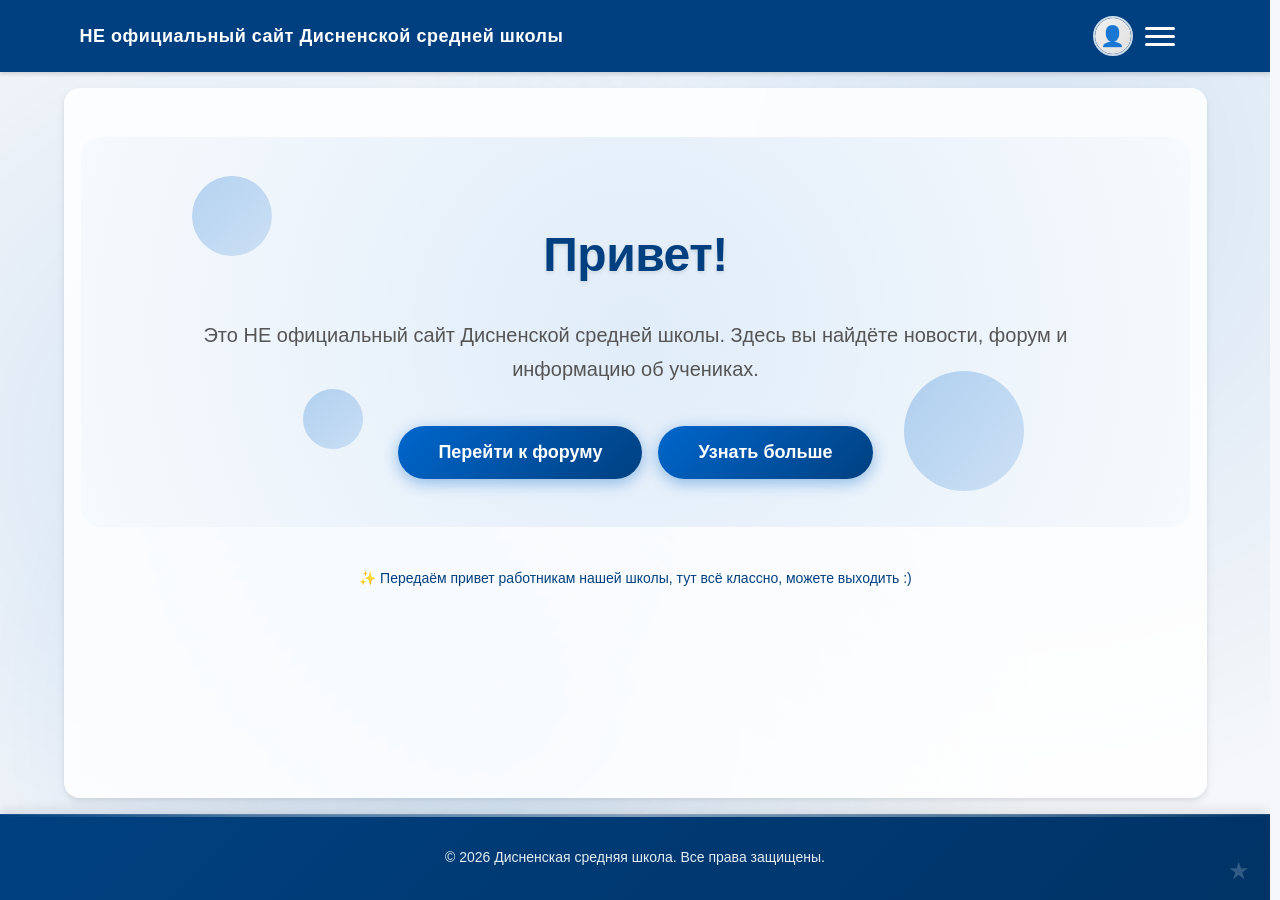
==== index.html @ 84b4fafd "Add files via upload" ====
<!DOCTYPE html>
<html lang="ru">
<head>
    <meta charset="UTF-8">
    <meta name="viewport" content="width=device-width, initial-scale=1.0">
    <title>Дисненская СШ</title>
    <link rel="stylesheet" href="style.css">
    <!-- Добавляем стили для красивого оформления сайта -->
    <script>
        // Применяем тему сразу, без моргания
        (function() {
            const savedTheme = localStorage.getItem('theme') || 'light';
            if (savedTheme === 'dark') {
                document.documentElement.classList.add('dark');
            }
        })();
    </script>
</head>
<body>
    <!-- ---------- Верхняя панель ---------- -->
    <header class="top-bar">
        <div class="container">
            <span class="site-title">НЕ официальный сайт Дисненской средней школы</span>
            <div class="top-bar-right">
                <a href="profile.html" class="top-bar-avatar" id="top-bar-avatar" title="Мой профиль">
                    <div class="avatar-small" id="top-bar-avatar-img"></div>
                </a>
                <button id="menu-toggle" class="menu-toggle" aria-label="Открыть меню">
                    <span class="hamburger-line"></span>
                    <span class="hamburger-line"></span>
                    <span class="hamburger-line"></span>
                </button>
            </div>
        </div>
    </header>

    <!-- ---------- Выдвижная панель (сайдбар) ---------- -->
    <aside id="drawer" class="drawer">
        <button class="drawer-close" id="drawer-close" aria-label="Закрыть меню">&times;</button>
        <nav class="drawer-nav">
            <a href="index.html" class="drawer-link">Главная</a>
            <a href="forum.html" class="drawer-link">Форум</a>
            <a href="pride.html" class="drawer-link">Гордость</a>
            <a href="news.html" class="drawer-link">Новости</a>
            <a href="profile.html" class="drawer-link">Профиль</a>
        </nav>
        <div class="drawer-footer">
            <button id="theme-toggle-drawer" class="theme-toggle" aria-label="Переключить тему">
                <span class="theme-icon">☾</span>
            </button>
        </div>
    </aside>

    <!-- ---------- Основное содержимое ---------- -->
    <main class="container">
        <section class="hero">
            <div class="hero-content">
                <h1>Привет!</h1>
                <p>Это НЕ официальный сайт Дисненской средней школы. Здесь вы найдёте новости, форум и информацию об учениках.</p>
                <div class="hero-buttons">
                    <a href="forum.html" class="btn btn-primary">Перейти к форуму</a>
                    <a href="news.html" class="btn btn-primary">Узнать больше</a>
                </div>
            </div>
            <div class="hero-decoration">
                <div class="decoration-circle circle-1"></div>
                <div class="decoration-circle circle-2"></div>
                <div class="decoration-circle circle-3"></div>
            </div>
        </section>
        
        <section class="greeting">
            <p>✨ Передаём привет работникам нашей школы, тут всё классно, можете выходить :)</p>
        </section>
    </main>

    <!-- ---------- Подвал ---------- -->
    <footer class="site-footer">
        <div class="container">
            <p>&copy; 2026 Дисненская средняя школа. Все права защищены.</p>
        </div>
    </footer>

    <script src="script.js"></script>
</body>
</html>
---- style.css ----
/* ==== Общий сброс и базовые стили ==== */
*,
*::before,
*::after {
    box-sizing: border-box;
    margin: 0;
    padding: 0;
}

html {
    font-size: 16px; /* 1rem = 16px */
    overflow-y: scroll;
    scrollbar-gutter: stable;
    background: #f5f7fa;
    color: #333;
    transition: background 0.4s ease, color 0.4s ease;
    scroll-behavior: smooth;
}

html.dark {
    background: #0f0f1e;
}

body {
    font-family: -apple-system, BlinkMacSystemFont, 'Segoe UI', Roboto, Oxygen, Ubuntu, sans-serif;
    line-height: 1.6;
    display: flex;
    flex-direction: column;
    min-height: 100vh;
    position: relative;
}

/* Анимированный фон с частицами (декоративный) */
body::before {
    content: '';
    position: fixed;
    top: 0;
    left: 0;
    width: 100%;
    height: 100%;
    background-image:
        radial-gradient(circle at 20% 50%, rgba(0, 102, 204, 0.12) 0%, transparent 50%),
        radial-gradient(circle at 80% 20%, rgba(0, 102, 204, 0.12) 0%, transparent 50%),
        radial-gradient(circle at 40% 80%, rgba(0, 102, 204, 0.12) 0%, transparent 50%);
    pointer-events: none;
    z-index: -1;
}

html.dark body::before {
    background-image:
        radial-gradient(circle at 20% 50%, rgba(77, 166, 255, 0.08) 0%, transparent 50%),
        radial-gradient(circle at 80% 20%, rgba(77, 166, 255, 0.08) 0%, transparent 50%),
        radial-gradient(circle at 40% 80%, rgba(77, 166, 255, 0.08) 0%, transparent 50%);
}

main.container {
    flex: 1;
}

/* ==== Контейнер для центрирования ==== */
.container {
    width: 90%;
    max-width: 1200px;
    margin: 0 auto;
    padding: 0 1rem;
}

/* Основной контейнер страницы */
main.container {
    background: rgba(255, 255, 255, 0.85);
    padding: 1rem;
    border-radius: 16px;
    margin: 1rem auto;
    box-shadow:
        0 2px 4px rgba(0, 0, 0, 0.05),
        0 4px 8px rgba(0, 0, 0, 0.08);
    transition: box-shadow 0.2s ease;
    border: 1px solid rgba(255, 255, 255, 0.2);
    will-change: transform;
    contain: layout style;
}

html.dark main.container {
    background: rgba(42, 42, 42, 0.85);
    box-shadow:
        0 2px 4px rgba(0, 0, 0, 0.2),
        0 4px 8px rgba(0, 0, 0, 0.3);
    border: 1px solid rgba(255, 255, 255, 0.05);
}

main.container:hover {
    box-shadow:
        0 4px 6px rgba(0, 0, 0, 0.08),
        0 8px 16px rgba(0, 0, 0, 0.1);
}

html.dark main.container:hover {
    box-shadow:
        0 4px 6px rgba(0, 0, 0, 0.3),
        0 8px 16px rgba(0, 0, 0, 0.4);
}

/* ==== Верхняя панель ==== */
.top-bar {
    background: linear-gradient(135deg, #004080, #004080); /* Темно‑синий градиент */
    color: #fff;
    padding: 1rem 0;
    box-shadow: 0 2px 4px rgba(0,0,0,0.15);
    position: sticky;
    top: 0;
    z-index: 1000;
}

/* Top bar stays the same in dark mode */
.dark .top-bar {
    background: linear-gradient(135deg, #004080, #004080);
}

.top-bar .container {
    display: flex;
    align-items: center;
    justify-content: space-between;
}

.site-title {
    font-size: 1.125rem; /* 18px */
    font-weight: 600;
    letter-spacing: 0.5px;
    transition: color 0.4s ease;
}

.top-bar-right {
    display: flex;
    align-items: center;
    gap: 0.75rem;
}

.top-bar-avatar {
    display: block;
    width: 40px;
    height: 40px;
    border-radius: 50%;
    overflow: hidden;
    border: 2px solid rgba(255, 255, 255, 0.8);
    transition: transform 0.2s ease, box-shadow 0.2s ease;
    cursor: pointer;
    text-decoration: none;
}

.top-bar-avatar:hover {
    transform: scale(1.05);
    box-shadow: 0 2px 8px rgba(0, 0, 0, 0.2);
}

.avatar-small {
    width: 100%;
    height: 100%;
    display: flex;
    align-items: center;
    justify-content: center;
    background: rgba(255, 255, 255, 0.9);
    border-radius: 50%;
    overflow: hidden;
}

.avatar-small img {
    width: 100%;
    height: 100%;
    object-fit: cover;
}

.avatar-small .no-avatar {
    width: 100%;
    height: 100%;
    display: flex;
    align-items: center;
    justify-content: center;
    background: linear-gradient(135deg, #f0f0f0, #e0e0e0);
    color: #666;
    font-size: 1.25rem;
    font-weight: 300;
}

html.dark .top-bar-avatar {
    border-color: rgba(255, 255, 255, 0.6);
}

html.dark .avatar-small {
    background: rgba(60, 60, 60, 0.9);
}

html.dark .avatar-small .no-avatar {
    background: linear-gradient(135deg, #3a3a3a, #2a2a2a);
    color: #aaa;
}

/* ==== Кнопка-гамбургер для открытия меню ==== */
.menu-toggle {
    display: flex;
    flex-direction: column;
    justify-content: space-around;
    width: 30px;
    height: 24px;
    background: transparent;
    border: none;
    cursor: pointer;
    padding: 0;
    z-index: 1001;
    margin-right: 1rem;
}

.hamburger-line {
    width: 100%;
    height: 3px;
    background-color: #fff;
    border-radius: 2px;
    transition: background-color 0.2s ease;
}

/* Убрана анимация превращения гамбургера в крестик */

/* ==== Выдвижная панель (сайдбар) ==== */
.drawer {
    position: fixed;
    top: 0;
    right: -280px; /* Скрыта за экраном */
    width: 280px;
    height: 100vh;
    background: #fff;
    box-shadow: -2px 0 8px rgba(0, 0, 0, 0.15);
    z-index: 2000;
    transition: right 0.3s ease-in-out;
    padding-top: 60px; /* Отступ от верхней панели */
    display: flex;
    flex-direction: column;
}

.drawer.open {
    right: 0; /* Показываем панель */
}

/* Кнопка закрытия сайдбара */
.drawer-close {
    position: absolute;
    top: 1rem;
    right: 1rem;
    left: auto;
    background: none;
    border: none;
    font-size: 1.5rem;
    color: #666;
    cursor: pointer;
    width: 36px;
    height: 36px;
    display: flex;
    align-items: center;
    justify-content: center;
    border-radius: 50%;
    transition: background-color 0.2s ease, color 0.2s ease;
    z-index: 10;
}

.drawer-close:hover {
    background-color: #f0f0f0;
    color: #333;
}

html.dark .drawer-close {
    color: #aaa;
}

html.dark .drawer-close:hover {
    background-color: #333;
    color: #fff;
}

/* Темная тема для панели */
html.dark .drawer {
    background: #2a2a2a;
    box-shadow: -2px 0 8px rgba(0, 0, 0, 0.4);
}

.drawer-nav {
    display: flex;
    flex-direction: column;
    padding: 1rem 0;
    flex: 1; /* Занимает доступное пространство */
}

.drawer-footer {
    padding: 1rem 1.5rem;
    border-top: 1px solid #eee;
    display: flex;
    justify-content: center;
}

html.dark .drawer-footer {
    border-top-color: #3a3a3a;
}

.drawer-link {
    display: block;
    padding: 1rem 1.5rem;
    color: #004080;
    text-decoration: none;
    font-size: 1.125rem;
    font-weight: 500;
    transition: background-color 0.2s ease;
    border-left: 4px solid transparent;
}

html.dark .drawer-link {
    color: #e0e0e0;
}

.drawer-link:hover {
    background-color: #f0f0f0;
    border-left-color: #0066cc;
}

html.dark .drawer-link {
    color: #e0e0e0;
}

html.dark .drawer-link:hover {
    background-color: #333;
}

/* Затемнение фона при открытом меню */
.drawer-overlay {
    position: fixed;
    top: 0;
    left: 0;
    width: 100%;
    height: 100%;
    background: rgba(0, 0, 0, 0.5);
    z-index: 1500;
    opacity: 0;
    visibility: hidden;
    transition: opacity 0.3s ease, visibility 0.3s ease;
}

.drawer-overlay.active {
    opacity: 1;
    visibility: visible;
}

/* ==== Кнопка переключения темы ==== */
.theme-toggle {
    border-radius: 50%;
    width: 40px;
    height: 40px;
    display: flex;
    align-items: center;
    justify-content: center;
    cursor: pointer;
    transition: transform 0.2s ease;
    padding: 0;
    font-size: 18px;
    border: 2px solid #004080;
    background: #fff;
    color: #004080;
}

.theme-toggle:hover {
    background: #e6f0ff;
    transform: scale(1.02);
}

html.dark .theme-toggle {
    border-color: #004080;
    background: #2a2a2a;
    color: #e0e0e0;
}

html.dark .theme-toggle:hover {
    background: #333;
}

/* ==== Кнопка для темной/светлой темы ==== */
.theme-icon {
    color: #888; /* Более нейтральный серый для иконок */
}

.top-bar {
    background: linear-gradient(135deg, #004080, #004080);
}


.site-title {
    color: #fff;
}

html.dark .site-title {
    color: #e0e0e0;
}

/* Стили для темной темы */
html.dark {
    background-color: #1a1a1a; /* Тёмный фон */
    color: #f0f0f0; /* Светлый текст */
}

html.dark .hero,
html.dark .pride,
html.dark .news {
    background: #2a2a2a; /* Немного светлее для плавности */
    color: #e8e8e8;
}

html.dark .hero h1,
html.dark .pride h2,
html.dark .news h2,
html.dark .card-content h3 {
    color: #f0f0f0;
}

html.dark .hero p,
html.dark .description,
html.dark .modal-body p,
html.dark .news-item p {
    color: #c0c0c0;
}

html.dark .card {
    background: #2a2a2a; /* Согласовано с другими элементами */
    box-shadow: 0 4px 6px rgba(0, 0, 0, 0.3);
}

html.dark .card-content .role {
    color: #e0e0e0;
}

html.dark .modal-content {
    background: #2a2a2a;
}

html.dark .modal-header {
    border-bottom: 1px solid #3a3a3a;
}

html.dark .modal-header h3 {
    color: #e0e0e0;
}

html.dark .close-btn {
    background: #2a2a2a;
    border: 1px solid #3a3a3a;
    color: #b0b0b0;
}

html.dark .close-btn:hover {
    background: #333;
    color: #e0e0e0;
}

html.dark .news-item {
    background: #2a2a2a;
    border-left: 4px solid #0066cc;
    box-shadow: 0 1px 3px rgba(0, 0, 0, 0.3);
}

html.dark .news-item h3 {
    color: #e0e0e0;
}

/* Если захотите добавить иконки справа — они будут выравниваться автоматически */
.top-bar .social-icons {
    display: flex;
    gap: 1rem;
}
.top-bar .social-icons a {
    color: #fff;
    font-size: 1.25rem;
    transition: color 0.2s;
}
.top-bar .social-icons a:hover {
    color: #ffdd57;
}

/* ==== Геро‑секция ==== */
.hero {
    text-align: center;
    padding: 5rem 0 3rem;
    background: #fff;
    border-radius: 20px;
    margin: 2rem auto;
    position: relative;
    overflow: hidden;
    transition: box-shadow 0.2s ease;
    contain: layout style;
}

html.dark .hero {
    background: #2a2a2a;
}

.hero::before {
    content: '';
    position: absolute;
    top: -50%;
    left: -50%;
    width: 200%;
    height: 200%;
    background: radial-gradient(circle, rgba(0, 102, 204, 0.12) 0%, transparent 70%);
    pointer-events: none;
}

.hero-content {
    position: relative;
    z-index: 2;
}

.hero-decoration {
    position: absolute;
    top: 0;
    left: 0;
    width: 100%;
    height: 100%;
    pointer-events: none;
    z-index: 1;
}

.decoration-circle {
    position: absolute;
    border-radius: 50%;
    background: linear-gradient(135deg, rgba(0, 102, 204, 0.25), rgba(0, 102, 204, 0.15));
}

.circle-1 {
    width: 80px;
    height: 80px;
    top: 10%;
    left: 10%;
}

.circle-2 {
    width: 120px;
    height: 120px;
    top: 60%;
    right: 15%;
}

.circle-3 {
    width: 60px;
    height: 60px;
    bottom: 20%;
    left: 20%;
}

.hero-buttons {
    display: flex;
    gap: 1rem;
    justify-content: center;
    flex-wrap: wrap;
    margin-top: 2rem;
    position: relative;
    z-index: 2;
}

.hero h1 {
    font-size: 3rem;
    margin-bottom: 1.5rem;
    color: #004080;
    position: relative;
    z-index: 1;
    font-weight: 700;
    letter-spacing: -0.5px;
    text-shadow: 0 2px 4px rgba(0, 0, 0, 0.1);
}

html.dark .hero h1 {
    color: #4da6ff;
    text-shadow: 0 2px 8px rgba(77, 166, 255, 0.3);
}

.hero p {
    font-size: 1.25rem;
    margin-bottom: 2.5rem;
    max-width: 900px;
    margin-left: auto;
    margin-right: auto;
    color: #555;
    position: relative;
    z-index: 1;
    line-height: 1.7;
}

html.dark .hero p {
    color: #c0c0c0;
}

.hero .btn-primary {
    position: relative;
    z-index: 1;
    padding: 1rem 2.5rem;
    font-size: 1.125rem;
    border-radius: 50px;
    background: linear-gradient(135deg, #0066cc 0%, #004080 100%);
    box-shadow: 0 4px 15px rgba(0, 102, 204, 0.4);
    transition: transform 0.2s ease, box-shadow 0.2s ease;
}

.hero .btn-primary:hover {
    transform: translateY(-3px) scale(1.05);
    box-shadow: 0 8px 25px rgba(0, 102, 204, 0.5);
}

/* Базовый стиль кнопок */
.btn {
    display: inline-block;
    padding: 0.75rem 1.5rem;
    border-radius: 4px;
    text-decoration: none;
    font-weight: 600;
    transition: background 0.3s, transform 0.2s, opacity 0.3s;
    border: none;
    cursor: pointer;
    font-family: inherit;
    font-size: 1rem;
    text-align: center;
    line-height: 1.2;
}

.btn:disabled {
    opacity: 0.5;
    cursor: not-allowed;
    transform: none !important;
}

.btn-primary {
    background: linear-gradient(135deg, #0066cc 0%, #0052a3 100%);
    color: #fff;
    border: none;
    padding: 0.75rem 1.5rem;
    border-radius: 8px;
    font-weight: 600;
    cursor: pointer;
    transition: transform 0.2s ease, box-shadow 0.2s ease;
    font-family: inherit;
    font-size: 1rem;
    text-align: center;
    line-height: 1.2;
    position: relative;
    overflow: hidden;
    box-shadow:
        0 2px 4px rgba(0, 102, 204, 0.2),
        inset 0 1px 0 rgba(255, 255, 255, 0.1);
}

.btn-primary::before {
    content: '';
    position: absolute;
    top: 0;
    left: -100%;
    width: 100%;
    height: 100%;
    background: linear-gradient(90deg, transparent, rgba(255, 255, 255, 0.2), transparent);
    transition: left 0.5s ease;
}

.btn-primary:hover::before {
    left: 100%;
}

.btn-primary:hover {
    background: linear-gradient(135deg, #0077ee 0%, #0066cc 100%);
    transform: translateY(-2px);
    box-shadow:
        0 4px 8px rgba(0, 102, 204, 0.25),
        inset 0 1px 0 rgba(255, 255, 255, 0.15);
}

.btn-primary:active {
    transform: translateY(0);
    box-shadow:
        0 1px 2px rgba(0, 102, 204, 0.2),
        inset 0 1px 0 rgba(255, 255, 255, 0.1);
}

.btn-secondary {
    background: linear-gradient(135deg, #6c757d 0%, #545b62 100%);
    color: #fff;
    border: none;
    padding: 0.75rem 1.5rem;
    border-radius: 8px;
    font-weight: 600;
    cursor: pointer;
    transition: transform 0.2s ease, box-shadow 0.2s ease;
    font-family: inherit;
    font-size: 1rem;
    text-align: center;
    line-height: 1.2;
    position: relative;
    overflow: hidden;
    box-shadow:
        0 2px 4px rgba(108, 117, 125, 0.2),
        inset 0 1px 0 rgba(255, 255, 255, 0.1);
}

.btn-secondary::before {
    content: '';
    position: absolute;
    top: 0;
    left: -100%;
    width: 100%;
    height: 100%;
    background: linear-gradient(90deg, transparent, rgba(255, 255, 255, 0.15), transparent);
    transition: left 0.5s ease;
}

.btn-secondary:hover::before {
    left: 100%;
}

.btn-secondary:hover {
    background: linear-gradient(135deg, #7d858a 0%, #6c757d 100%);
    transform: translateY(-2px);
    box-shadow:
        0 4px 8px rgba(108, 117, 125, 0.25),
        inset 0 1px 0 rgba(255, 255, 255, 0.15);
}

.btn-secondary:active {
    transform: translateY(0);
}

.btn-danger {
    background: linear-gradient(135deg, #dc3545 0%, #c82333 100%);
    color: #fff;
    border: none;
    padding: 0.75rem 1.5rem;
    border-radius: 8px;
    font-weight: 600;
    cursor: pointer;
    transition: transform 0.2s ease, box-shadow 0.2s ease;
    font-family: inherit;
    font-size: 1rem;
    text-align: center;
    line-height: 1.2;
    position: relative;
    overflow: hidden;
    box-shadow:
        0 2px 4px rgba(220, 53, 69, 0.2),
        inset 0 1px 0 rgba(255, 255, 255, 0.1);
}

.btn-danger::before {
    content: '';
    position: absolute;
    top: 0;
    left: -100%;
    width: 100%;
    height: 100%;
    background: linear-gradient(90deg, transparent, rgba(255, 255, 255, 0.15), transparent);
    transition: left 0.5s ease;
}

.btn-danger:hover::before {
    left: 100%;
}

.btn-danger:hover {
    background: linear-gradient(135deg, #e4606d 0%, #dc3545 100%);
    transform: translateY(-2px);
    box-shadow:
        0 4px 8px rgba(220, 53, 69, 0.25),
        inset 0 1px 0 rgba(255, 255, 255, 0.15);
}

.btn-danger:active {
    transform: translateY(0);
}

/* Темная тема для кнопок */
html.dark .btn-primary {
    background: #0066cc;
}

html.dark .btn-primary:hover {
    background: #004080;
}



/* ==== Раздел Гордость школы ==== */
.pride {
    padding: 3rem 0;
    background: #fff;
    transition: background-color 0.4s ease, color 0.4s ease;
}

.pride h2 {
    text-align: center;
    margin-bottom: 2rem;
    color: #004080;
    font-size: 1.875rem;
}

html.dark .pride h2 {
    color: #e0e0e0;
}

/* ==== Карточки ==== */
.cards-grid {
    display: grid;
    grid-template-columns: repeat(auto-fit, minmax(300px, 1fr));
    gap: 2rem;
    margin-bottom: 2rem;
}

.card {
    background: rgba(255, 255, 255, 0.9);
    border-radius: 16px;
    overflow: hidden;
    box-shadow:
        0 2px 4px rgba(0, 0, 0, 0.05),
        0 4px 8px rgba(0, 0, 0, 0.08);
    transition: transform 0.15s ease, box-shadow 0.15s ease;
    cursor: pointer;
    max-width: 400px;
    width: 100%;
    margin: 0 auto;
    position: relative;
    border: 1px solid rgba(255, 255, 255, 0.3);
    contain: layout style;
    will-change: transform;
}

html.dark .card {
    background: rgba(42, 42, 42, 0.9);
    box-shadow:
        0 2px 4px rgba(0, 0, 0, 0.2),
        0 4px 8px rgba(0, 0, 0, 0.3);
    border: 1px solid rgba(255, 255, 255, 0.05);
}

.card:hover {
    transform: translateY(-2px);
    box-shadow:
        0 4px 8px rgba(0, 0, 0, 0.08),
        0 8px 16px rgba(0, 0, 0, 0.1);
}

html.dark .card:hover {
    box-shadow:
        0 4px 8px rgba(0, 0, 0, 0.3),
        0 8px 16px rgba(0, 0, 0, 0.4);
}

.card::after {
    content: '';
    position: absolute;
    top: 0;
    left: -100%;
    width: 100%;
    height: 100%;
    background: linear-gradient(90deg, transparent, rgba(255, 255, 255, 0.15), transparent);
    transition: left 0.4s ease;
}

.card:hover::after {
    left: 100%;
}

html.dark .card::after {
    background: linear-gradient(90deg, transparent, rgba(255, 255, 255, 0.03), transparent);
}

.card-image {
    height: 220px;
    overflow: hidden;
    position: relative;
}

.card-image::after {
    content: '';
    position: absolute;
    bottom: 0;
    left: 0;
    width: 100%;
    height: 50%;
    background: linear-gradient(to top, rgba(0, 0, 0, 0.3), transparent);
    opacity: 0;
    transition: opacity 0.3s ease;
}

.card:hover .card-image::after {
    opacity: 1;
}

.card-image img {
    width: 100%;
    height: 100%;
    object-fit: cover;
    transition: transform 0.3s ease;
}

.card:hover .card-image img {
    transform: scale(1.05);
}

.card-content {
    padding: 1.5rem;
    position: relative;
}

.card-content h3 {
    margin-bottom: 0.75rem;
    color: #004080;
    font-size: 1.375rem;
    font-weight: 700;
    transition: color 0.3s ease;
}

html.dark .card-content h3 {
    color: #4da6ff;
}

.card:hover .card-content h3 {
    color: #0066cc;
}

html.dark .card:hover .card-content h3 {
    color: #66b3ff;
}

.role {
    color: #0066cc;
    font-weight: 600;
    margin-bottom: 0.75rem;
    font-size: 0.95rem;
    text-transform: uppercase;
    letter-spacing: 0.5px;
    transition: transform 0.2s ease;
}

html.dark .role {
    color: #4da6ff;
}

.card:hover .role {
    transform: translateX(5px);
}

.description {
    color: #555;
    margin-bottom: 1.25rem;
    line-height: 1.6;
    font-size: 0.95rem;
}

html.dark .description {
    color: #bbb;
}

.btn-card {
    background: linear-gradient(135deg, #0066cc 0%, #0052a3 100%);
    color: #fff;
    border: none;
    padding: 0.625rem 1.25rem;
    border-radius: 8px;
    font-weight: 600;
    cursor: pointer;
    transition: transform 0.2s ease, box-shadow 0.2s ease;
    font-size: 0.9rem;
    position: relative;
    overflow: hidden;
    box-shadow: 0 2px 4px rgba(0, 102, 204, 0.2);
}

.btn-card:hover {
    background: linear-gradient(135deg, #0077ee 0%, #0066cc 100%);
    transform: translateY(-1px);
    box-shadow: 0 3px 6px rgba(0, 102, 204, 0.25);
}

.btn-card:active {
    transform: translateY(0);
}

/* Центрирование карточек в разделе Гордость */
.pride .cards-grid {
    display: flex;
    justify-content: center;
    align-items: flex-start;
    gap: 2rem;
    flex-wrap: wrap;
}

.role {
    color: #0066cc;
    font-weight: 600;
    margin-bottom: 0.5rem;
}

html.dark .role {
    color: #e0e0e0;
}

.description {
    color: #555;
    margin-bottom: 1rem;
    line-height: 1.5;
}

.btn-card {
    background: #0066cc;
    color: #fff;
    border: none;
    padding: 0.5rem 1rem;
    border-radius: 4px;
    font-weight: 600;
    cursor: pointer;
    transition: background 0.3s;
}

.btn-card:hover {
    background: #004080;
}

/* ==== Модальное окно ==== */
.modal {
    display: none;
    position: fixed;
    top: 0;
    left: 0;
    width: 100%;
    height: 100%;
    background: rgba(0,0,0,0.8);
    z-index: 2000;
    align-items: center;
    justify-content: center;
    padding: 1rem;
    box-sizing: border-box;
    opacity: 0;
    animation: fadeIn 0.3s ease forwards;
}

.modal-content {
    background: #fff;
    border-radius: 12px;
    max-width: 600px;
    width: 100%;
    max-height: 80vh;
    overflow-y: auto;
    transition: background-color 0.4s ease, transform 0.3s ease, opacity 0.3s ease;
    transform: scale(0.9);
    opacity: 0;
}

.modal.show .modal-content {
    transform: scale(1);
    opacity: 1;
}

@keyframes fadeIn {
    from { opacity: 0; }
    to { opacity: 1; }
}

.modal-header {
    padding: 1.5rem;
    border-bottom: 1px solid #eee;
    position: relative;
}

.modal-header h3 {
    color: #004080;
    margin-bottom: 0.5rem;
}

html.dark .modal-header h3 {
    color: #e0e0e0;
}

.modal-body {
    padding: 1.5rem;
}

.modal-body img {
    width: 100%;
    height: 250px;
    object-fit: cover;
    border-radius: 8px;
    margin-bottom: 1rem;
}

.modal-body p {
    color: #555;
    line-height: 1.6;
    margin-bottom: 1rem;
}

.close-btn {
    position: absolute;
    top: 1.5rem;
    right: 1.5rem;
    background: #fff;
    border: 1px solid #c5c5c5;
    color: #575757;
    padding: 0.4rem 0.7rem;
    border-radius: 16px;
    cursor: pointer;
    transition: background-color 0.2s ease, color 0.2s ease;
    margin-top: 0;
}

.close-btn:hover {
    background: #f9f9f9;
    color: #004080;
}

html.dark .close-btn:hover {
    color: #e0e0e0;
}

/* ==== Новости (если понадобится) ==== */
.news {
    padding: 3rem 0;
    background: #fafafa;
    transition: background-color 0.4s ease, color 0.4s ease;
}

.news h2 {
    text-align: center;
    margin-bottom: 2rem;
    color: #004080;
    font-size: 1.875rem;
}

html.dark .news h2 {
    color: #e0e0e0;
}

.news-item {
    background: rgba(255, 255, 255, 0.85);
    border-left: 4px solid #0066cc;
    margin-bottom: 2rem;
    padding: 1.5rem;
    border-radius: 0 12px 12px 0;
    box-shadow:
        0 2px 4px rgba(0, 0, 0, 0.05),
        0 4px 8px rgba(0, 0, 0, 0.08);
    transition: transform 0.15s ease, box-shadow 0.15s ease;
    position: relative;
    overflow: hidden;
    border: 1px solid rgba(255, 255, 255, 0.3);
    contain: layout style;
}

html.dark .news-item {
    background: rgba(42, 42, 42, 0.85);
    border-left-color: #4da6ff;
    box-shadow:
        0 2px 4px rgba(0, 0, 0, 0.2),
        0 4px 8px rgba(0, 0, 0, 0.3);
    border: 1px solid rgba(255, 255, 255, 0.05);
}

.news-item::before {
    content: '';
    position: absolute;
    top: 0;
    left: -100%;
    width: 100%;
    height: 100%;
    background: linear-gradient(90deg, transparent, rgba(0, 102, 204, 0.05), transparent);
    transition: left 0.6s ease;
}

.news-item:hover::before {
    left: 100%;
}

.news-item:hover {
    transform: translateX(2px);
    box-shadow:
        0 4px 8px rgba(0, 0, 0, 0.08),
        0 8px 16px rgba(0, 0, 0, 0.1),
        inset 0 1px 0 rgba(255, 255, 255, 0.8);
}

html.dark .news-item:hover {
    box-shadow:
        0 4px 8px rgba(0, 0, 0, 0.4),
        0 12px 24px rgba(0, 0, 0, 0.6),
        inset 0 1px 0 rgba(255, 255, 255, 0.1);
}

.news-item h3 {
    margin-bottom: 0.75rem;
    font-size: 1.375rem;
    color: #004080;
    font-weight: 700;
    transition: color 0.3s ease;
}

html.dark .news-item h3 {
    color: #4da6ff;
}

.news-item:hover h3 {
    color: #0066cc;
}

html.dark .news-item:hover h3 {
    color: #66b3ff;
}

.news-item p {
    margin-bottom: 1.25rem;
    color: #555;
    line-height: 1.7;
    font-size: 0.95rem;
}

html.dark .news-item p {
    color: #bbb;
}

.btn-link {
    color: #0066cc;
    text-decoration: none;
    font-weight: 600;
    display: inline-flex;
    align-items: center;
    gap: 0.25rem;
    transition: color 0.2s ease;
    position: relative;
}

.btn-link::after {
    content: '→';
    transition: transform 0.3s ease;
}

.btn-link:hover::after {
    transform: translateX(3px);
}

.btn-link:hover {
    color: #004080;
    text-decoration: none;
}

html.dark .btn-link {
    color: #4da6ff;
}

html.dark .btn-link:hover {
    color: #66b3ff;
}

.btn-link {
    color: #0066cc;
    text-decoration: none;
    font-weight: 500;
}

.btn-link:hover {
    text-decoration: underline;
}

html.dark .btn-link {
    color: #e0e0e0;
}

/* ==== Секция Новости ==== */
.news-list {
    max-width: 800px;
    margin: 0 auto;
}

.news-item {
    margin-bottom: 2rem;
    padding: 1.5rem;
    background: #fff;
    border-left: 4px solid #0066cc;
    border-radius: 0 4px 4px 0;
    box-shadow: 0 1px 3px rgba(0,0,0,0.1);
    transition: background-color 0.4s ease, color 0.4s ease, border-left-color 0.4s ease, box-shadow 0.4s ease;
}

.news-item h3 {
    margin-bottom: 0.5rem;
    font-size: 1.25rem;
    color: #004080;
}

.news-item p {
    margin-bottom: 1rem;
    color: #555;
    line-height: 1.6;
}

.news-item .btn-link {
    color: #0066cc;
    text-decoration: none;
    font-weight: 500;
}

.news-item .btn-link:hover {
    text-decoration: underline;
}

html.dark .news-item {
    background: #2a2a2a;
    border-left-color: #e0e0e0;
    box-shadow: 0 1px 3px rgba(0, 0, 0, 0.3);
}

html.dark .news-item h3 {
    color: #e0e0e0;
}

html.dark .news-item p {
    color: #b0b0b0;
}

html.dark .news-item .btn-link {
    color: #e0e0e0;
}

/* ==== Секция Форум ==== */
.forum {
    padding: 3rem 0;
    background: #fff;
    transition: background-color 0.4s ease, color 0.4s ease;
}

.forum h2 {
    text-align: center;
    margin-bottom: 2rem;
    color: #004080;
    font-size: 1.875rem;
}

html.dark .forum h2 {
    color: #e0e0e0;
}

.forum p {
    text-align: center;
    color: #555;
    font-size: 1.125rem;
    max-width: 600px;
    margin: 0 auto;
}

html.dark .forum {
    background: #2a2a2a;
}

html.dark .forum h2 {
    color: #e0e0e0;
}

html.dark .forum p {
    color: #c0c0c0;
}

/* ==== Приветствие ==== */
.greeting {
    text-align: center;
    padding: 0.5rem 0;
    margin: 0 0 4px 0; /* 4px отступ снизу от футера - чуть выше */
    transition: background-color 0.4s ease, color 0.4s ease;
}

.greeting p {
    font-size: 0.875rem; /* Меньший размер текста */
    color: #004080;
    font-weight: 500;
}

html.dark .greeting p {
    color: #e0e0e0;
}

html.dark .greeting p {
    color: #e0e0e0;
}

/* ==== Подвал ==== */
.site-footer {
    background: linear-gradient(135deg, #004080 0%, #003366 100%);
    color: #fff;
    text-align: center;
    padding: 2rem 0;
    font-size: 0.875rem;
    margin-top: auto;
    position: relative;
    overflow: hidden;
    box-shadow:
        0 -4px 12px rgba(0, 0, 0, 0.1),
        inset 0 1px 0 rgba(255, 255, 255, 0.1);
}

.site-footer::before {
    content: '';
    position: absolute;
    top: 0;
    left: 0;
    width: 100%;
    height: 3px;
    background: linear-gradient(90deg,
        transparent 0%,
        rgba(255, 255, 255, 0.3) 20%,
        rgba(255, 255, 255, 0.5) 50%,
        rgba(255, 255, 255, 0.3) 80%,
        transparent 100%);
}

.site-footer p {
    position: relative;
    z-index: 1;
    opacity: 0.9;
    transition: opacity 0.3s ease;
}

.site-footer:hover p {
    opacity: 1;
}

/* Декоративные элементы в футере */
.site-footer::after {
    content: '★';
    position: absolute;
    bottom: 10px;
    right: 20px;
    font-size: 1.5rem;
    color: rgba(255, 255, 255, 0.2);
}

/* ==== Адаптивность ==== */
@media (max-width: 768px) {
    .container {
        width: 95%;
        padding: 0 0.75rem;
    }
    
    .top-bar .container {
        flex-direction: column;
        gap: 0.5rem;
        text-align: center;
    }
    
    .hero {
        padding: 3rem 0 2rem;
        margin: 1rem auto;
    }
    
    .hero h1 {
        font-size: 2rem;
    }
    
    .hero p {
        font-size: 1rem;
        padding: 0 1rem;
    }
    
    .hero-buttons {
        flex-direction: column;
        align-items: center;
    }
    
    .hero-buttons .btn {
        width: 100%;
        max-width: 250px;
    }
    
    .cards-grid {
        grid-template-columns: 1fr;
        gap: 1.5rem;
    }
    
    .profile-container {
        grid-template-columns: 1fr;
        gap: 2rem;
        padding: 1.5rem;
    }
    
    .avatar-preview {
        width: 150px;
        height: 150px;
    }
    
    .chat-container {
        grid-template-columns: 1fr;
        height: auto;
        min-height: 500px;
    }
    
    .chat-sidebar {
        display: none;
    }
    
    .message {
        max-width: 95%;
    }
    
    .modal-content {
        max-width: 95%;
        margin: 0 1rem;
        padding: 1.5rem;
    }
}

@media (max-width: 480px) {
    .hero h1 {
        font-size: 1.75rem;
    }
    
    .hero p {
        font-size: 0.9rem;
    }
    
    .profile-header h1 {
        font-size: 1.75rem;
    }
    
    .form-group input[type="text"],
    .form-group input[type="email"],
    .form-group textarea {
        padding: 0.75rem 1rem;
        font-size: 0.95rem;
    }
    
    .btn-primary {
        padding: 0.625rem 1.25rem;
        font-size: 0.95rem;
    }
    
    .chat-header h2 {
        font-size: 1rem;
    }
    
    .chat-subtitle {
        display: none;
    }
    
    .message-input-wrapper {
        flex-direction: column;
    }
    
    #send-button {
        width: 100%;
        margin-top: 0.5rem;
    }
}

/* Улучшения доступности */
:focus-visible {
    outline: 3px solid #0066cc;
    outline-offset: 2px;
}

html.dark :focus-visible {
    outline-color: #4da6ff;
}

/* Снижение анимаций для пользователей с предпочтением */
@media (prefers-reduced-motion: reduce) {
    *,
    *::before,
    *::after {
        animation-duration: 0.01ms !important;
        animation-iteration-count: 1 !important;
        transition-duration: 0.01ms !important;
    }
}

/* Оптимизация для слабых устройств */
@media (prefers-reduced-data: reduce), (prefers-reduced-transparency: reduce) {
    /* Отключаем размытие и сложные эффекты */
    *,
    *::before,
    *::after {
        backdrop-filter: none !important;
        filter: none !important;
    }
    
    /* Упрощаем тени */
    .card,
    .news-item,
    .message-bubble,
    .modal-content,
    .user-profile-content,
    main.container,
    .chat-container {
        box-shadow: 0 1px 3px rgba(0, 0, 0, 0.1) !important;
    }
    
    /* Отключаем сложные градиенты */
    .hero,
    .btn-primary,
    .btn-secondary,
    .btn-danger {
        background: #0066cc !important;
        background-image: none !important;
    }
    
    html.dark .hero,
    html.dark .btn-primary,
    html.dark .btn-secondary,
    html.dark .btn-danger {
        background: #0066cc !important;
    }
    
    /* Упрощаем анимации */
    .card,
    .card-image img,
    .message-avatar,
    .btn,
    .drawer,
    .modal {
        transition: none !important;
        animation: none !important;
    }
    
    /* Отключаем декоративные элементы */
    body::before,
    .hero::before,
    .card::after,
    .news-item::before {
        display: none !important;
    }
    
    /* Упрощаем скроллбар */
    ::-webkit-scrollbar {
        width: 8px;
        height: 8px;
    }
    
    ::-webkit-scrollbar-thumb {
        background: rgba(0, 102, 204, 0.3) !important;
    }
}

/* Дополнительные оптимизации для мобильных устройств */
@media (max-width: 768px) {
    /* Уменьшаем использование box-shadow на мобильных */
    .card,
    .news-item,
    .message-bubble {
        box-shadow: 0 1px 2px rgba(0, 0, 0, 0.08);
    }
    
    /* Упрощаем градиенты */
    .hero {
        background: #fff;
    }
    
    html.dark .hero {
        background: #2a2a2a;
    }
    
    /* Отключаем некоторые анимации на слабых мобильных */
    .card:hover,
    .news-item:hover,
    .message-avatar:hover {
        transform: none !important;
    }
}

/* Плавная прокрутка для якорей */
html {
    scroll-behavior: smooth;
}

/* Стили для скроллбара */
::-webkit-scrollbar {
    width: 10px;
    height: 10px;
}

::-webkit-scrollbar-track {
    background: rgba(0, 0, 0, 0.05);
    border-radius: 5px;
}

::-webkit-scrollbar-thumb {
    background: rgba(0, 102, 204, 0.4);
    border-radius: 5px;
    transition: background 0.3s ease;
}

::-webkit-scrollbar-thumb:hover {
    background: rgba(0, 102, 204, 0.6);
}

html.dark ::-webkit-scrollbar-track {
    background: rgba(255, 255, 255, 0.05);
}

html.dark ::-webkit-scrollbar-thumb {
    background: rgba(77, 166, 255, 0.4);
}

html.dark ::-webkit-scrollbar-thumb:hover {
    background: rgba(77, 166, 255, 0.6);
}

/* Микро-взаимодействия для всех интерактивных элементов */
a, button, .card, .news-item, .message-avatar {
    transition: transform 0.2s ease, box-shadow 0.2s ease;
}

/* Эффект нажатия для всех кнопок */
button:active,
.btn:active {
    transform: scale(0.98);
}

/* Стили для placeholder */
::placeholder {
    opacity: 0.6;
    transition: opacity 0.3s ease;
}

:focus::placeholder {
    opacity: 0.4;
}

/* ==== Страница профиля ==== */
.profile-section {
    padding: 1.5rem 0;
}

.profile-header {
    text-align: center;
    margin-bottom: 1.5rem;
}

.profile-header h1 {
    font-size: 1.875rem;
    margin-bottom: 0.4rem;
    color: #004080;
    font-weight: 700;
}

html.dark .profile-header h1 {
    color: #4da6ff;
}

.profile-subtitle {
    font-size: 1rem;
    color: #666;
    margin-top: 0.4rem;
}

html.dark .profile-subtitle {
    color: #bbb;
}


/* Сообщение об успешном сохранении - компактное */
.save-message {
    padding: 0.75rem 1rem;
    border-radius: 10px;
    margin-bottom: 1rem;
    text-align: center;
    font-weight: 500;
    font-size: 0.9375rem;
    transition: opacity 0.2s ease, transform 0.2s ease;
    box-shadow: 0 2px 4px rgba(0, 0, 0, 0.05);
}

.save-message.success {
    background: linear-gradient(135deg, #d4edda 0%, #c3e6cb 100%);
    color: #155724;
    border: 1px solid #c3e6cb;
    box-shadow: 0 4px 8px rgba(40, 167, 69, 0.1);
}

.save-message.error {
    background: linear-gradient(135deg, #f8d7da 0%, #f5c6cb 100%);
    color: #721c24;
    border: 1px solid #f5c6cb;
    box-shadow: 0 4px 8px rgba(220, 53, 69, 0.1);
}

.save-message.hidden {
    display: none;
}

html.dark .save-message.success {
    background: linear-gradient(135deg, #1e4620 0%, #2d6931 100%);
    color: #a3d9a5;
    border-color: #2d6931;
    box-shadow: 0 4px 8px rgba(40, 167, 69, 0.2);
}

html.dark .save-message.error {
    background: linear-gradient(135deg, #4a1e1e 0%, #6b2a2a 100%);
    color: #f5a3a3;
    border-color: #6b2a2a;
    box-shadow: 0 4px 8px rgba(220, 53, 69, 0.2);
}

/* Стили для меток формы с иконками */
.form-group label {
    font-weight: 600;
    color: #333;
    font-size: 0.95rem;
    display: flex;
    align-items: center;
    gap: 0.5rem;
    margin-bottom: 0.5rem;
    transition: color 0.2s ease;
}

html.dark .form-group label {
    color: #e0e0e0;
}

.label-icon {
    font-size: 1.1rem;
    display: inline-flex;
    align-items: center;
    justify-content: center;
}

.required {
    color: #dc3545;
    font-weight: 700;
}

.optional {
    font-size: 0.85rem;
    color: #666;
    font-weight: 400;
}

html.dark .optional {
    color: #aaa;
}

/* Счетчик символов */
.char-count {
    text-align: right;
    font-size: 0.75rem;
    color: #999;
    margin-top: 0.25rem;
    transition: color 0.2s ease;
}

.char-count.warning {
    color: #ffc107;
}

.char-count.danger {
    color: #dc3545;
}

html.dark .char-count {
    color: #777;
}

html.dark .char-count.warning {
    color: #ffc107;
}

html.dark .char-count.danger {
    color: #ff6b6b;
}

/* Подсказки */
.avatar-hint {
    font-size: 0.75rem;
    color: #999;
    margin-top: 0.75rem;
    text-align: center;
}

html.dark .avatar-hint {
    color: #777;
}

/* Кнопки с иконками */
.btn .save-icon,
.btn .clear-icon,
.btn .upload-icon,
.btn .delete-icon {
    margin-right: 0.25rem;
    font-size: 1rem;
}

/* Стили для UID */
.uid-display {
    display: block;
    padding: 0.875rem 1rem;
    border: 2px solid #e0e0e0;
    border-radius: 12px;
    background: rgba(245, 245, 245, 0.8);
    color: #666;
    font-family: 'Courier New', monospace;
    font-size: 1rem;
    cursor: default;
    user-select: text;
    transition: border-color 0.2s ease, background-color 0.2s ease;
    position: relative;
    overflow: hidden;
}

html.dark .uid-display {
    background: rgba(50, 50, 50, 0.8);
    border-color: #555;
    color: #bbbbbb;
}

.uid-display:hover {
    border-color: #0066cc;
    background: rgba(240, 248, 255, 0.8);
}

html.dark .uid-display:hover {
    border-color: #4da6ff;
    background: rgba(30, 50, 80, 0.8);
}

.uid-display::selection {
    background: rgba(0, 102, 204, 0.2);
}

html.dark .uid-display::selection {
    background: rgba(77, 166, 255, 0.3);
}

/* Контейнер профиля - компактный */
.profile-container {
    display: grid;
    grid-template-columns: 240px 1fr;
    gap: 1.5rem;
    background: rgba(255, 255, 255, 0.85);
    backdrop-filter: blur(10px);
    border-radius: 16px;
    padding: 1.5rem;
    box-shadow:
        0 3px 6px rgba(0, 0, 0, 0.05),
        0 8px 16px rgba(0, 0, 0, 0.08),
        inset 0 1px 0 rgba(255, 255, 255, 0.6);
    border: 1px solid rgba(255, 255, 255, 0.3);
    margin-bottom: 1.5rem;
    transition: box-shadow 0.2s ease;
}

html.dark .profile-container {
    background: rgba(42, 42, 42, 0.85);
    box-shadow:
        0 3px 6px rgba(0, 0, 0, 0.3),
        0 8px 16px rgba(0, 0, 0, 0.5),
        inset 0 1px 0 rgba(255, 255, 255, 0.05);
    border: 1px solid rgba(255, 255, 255, 0.05);
}

.profile-container:hover {
    box-shadow:
        0 4px 8px rgba(0, 0, 0, 0.08),
        0 12px 24px rgba(0, 0, 0, 0.12),
        inset 0 1px 0 rgba(255, 255, 255, 0.8);
}

html.dark .profile-container:hover {
    box-shadow:
        0 4px 8px rgba(0, 0, 0, 0.4),
        0 12px 24px rgba(0, 0, 0, 0.6),
        inset 0 1px 0 rgba(255, 255, 255, 0.1);
}

/* Секция аватара - компактная */
.avatar-section {
    text-align: center;
    position: relative;
}

.avatar-preview {
    width: 150px;
    height: 150px;
    border-radius: 50%;
    overflow: hidden;
    margin: 0 auto 1rem;
    border: 3px solid #004080;
    background: linear-gradient(135deg, #f0f0f0, #e0e0e0);
    display: flex;
    align-items: center;
    justify-content: center;
    position: relative;
    transition: transform 0.2s ease, box-shadow 0.2s ease;
    box-shadow:
        0 3px 6px rgba(0, 0, 0, 0.08),
        inset 0 2px 4px rgba(255, 255, 255, 0.6);
}

html.dark .avatar-preview {
    border-color: #0066cc;
    background: linear-gradient(135deg, #333, #444);
    box-shadow:
        0 3px 6px rgba(0, 0, 0, 0.3),
        inset 0 2px 4px rgba(255, 255, 255, 0.05);
}

.avatar-preview:hover {
    transform: scale(1.02);
    box-shadow:
        0 4px 10px rgba(0, 0, 0, 0.12),
        inset 0 2px 4px rgba(255, 255, 255, 0.8);
}

html.dark .avatar-preview:hover {
    box-shadow:
        0 4px 12px rgba(0, 0, 0, 0.4),
        inset 0 2px 4px rgba(255, 255, 255, 0.1);
}

.avatar-preview img {
    width: 100%;
    height: 100%;
    object-fit: cover;
    transition: transform 0.3s ease;
}

.avatar-preview:hover img {
    transform: scale(1.1);
}

.avatar-preview .no-avatar {
    font-size: 3rem;
    color: #ccc;
    font-weight: 300;
}

html.dark .avatar-preview .no-avatar {
    color: #666;
}

.avatar-controls {
    display: flex;
    flex-direction: column;
    gap: 0.4rem;
}

/* Отображение UID (неизменяемое) - компактное */
.uid-display {
    display: block;
    padding: 0.5rem 0.75rem;
    border: 2px solid #ddd;
    border-radius: 8px;
    background: #f5f5f5;
    color: #666;
    font-family: 'Courier New', monospace;
    font-size: 0.875rem;
    cursor: default;
    user-select: text; /* Разрешаем выделение текста для копирования */
    transition: border-color 0.2s ease, background-color 0.2s ease;
}

html.dark .uid-display {
    background: #222;
    border-color: #444;
    color: #bbbbbb;
}

.uid-display:hover {
    border-color: #0066cc;
    background: rgba(240, 248, 255, 0.8);
}

html.dark .uid-display:hover {
    border-color: #4da6ff;
    background: rgba(30, 50, 80, 0.8);
}

.uid-display:focus {
    outline: none;
}

/* Информация профиля - компактная */
.profile-info {
    display: flex;
    flex-direction: column;
    gap: 1rem;
}

.form-group {
    display: flex;
    flex-direction: column;
    gap: 0.4rem;
}

.form-group label {
    font-weight: 600;
    color: #333;
    font-size: 0.875rem;
}

html.dark .form-group label {
    color: #e0e0e0;
}

.form-group input[type="text"],
.form-group input[type="email"],
.form-group textarea {
    padding: 0.6rem 0.9rem;
    border: 2px solid #e0e0e0;
    border-radius: 10px;
    font-size: 0.9375rem;
    font-family: inherit;
    transition: border-color 0.2s ease, box-shadow 0.2s ease;
    background: rgba(255, 255, 255, 0.8);
    color: #333;
    position: relative;
    box-shadow:
        inset 0 1px 3px rgba(0, 0, 0, 0.05),
        0 1px 0 rgba(255, 255, 255, 0.6);
}

html.dark .form-group input[type="text"],
html.dark .form-group input[type="email"],
html.dark .form-group textarea {
    background: rgba(50, 50, 50, 0.8);
    border-color: #555;
    color: #e0e0e0;
    box-shadow:
        inset 0 1px 3px rgba(0, 0, 0, 0.3),
        0 1px 0 rgba(255, 255, 255, 0.05);
}

.form-group input[type="text"]:focus,
.form-group input[type="email"]:focus,
.form-group textarea:focus {
    outline: none;
    border-color: #0066cc;
    box-shadow:
        0 0 0 4px rgba(0, 102, 204, 0.15),
        inset 0 1px 3px rgba(0, 0, 0, 0.05),
        0 1px 0 rgba(255, 255, 255, 0.6);
    transform: translateY(-1px);
}

html.dark .form-group input[type="text"]:focus,
html.dark .form-group input[type="email"]:focus,
html.dark .form-group textarea:focus {
    border-color: #4da6ff;
    box-shadow:
        0 0 0 4px rgba(77, 166, 255, 0.2),
        inset 0 1px 3px rgba(0, 0, 0, 0.3),
        0 1px 0 rgba(255, 255, 255, 0.05);
}

.form-group input[type="text"]::placeholder,
.form-group input[type="email"]::placeholder,
.form-group textarea::placeholder {
    color: #999;
    transition: color 0.3s ease;
}

html.dark .form-group input[type="text"]::placeholder,
html.dark .form-group input[type="email"]::placeholder,
html.dark .form-group textarea::placeholder {
    color: #777;
}

.form-group input[type="text"]:focus::placeholder,
.form-group input[type="email"]:focus::placeholder,
.form-group textarea:focus::placeholder {
    color: #666;
}

html.dark .form-group input[type="text"]:focus::placeholder,
html.dark .form-group input[type="email"]:focus::placeholder,
html.dark .form-group textarea:focus::placeholder {
    color: #999;
}

.form-group textarea {
    resize: vertical;
    min-height: 100px;
    line-height: 1.5;
}

.readonly-input {
    background: #f5f5f5 !important;
    color: #666 !important;
    cursor: not-allowed;
}

html.dark .readonly-input {
    background: #222 !important;
    color: #bbbbbb !important;
}

.form-group textarea::placeholder,
.form-group input::placeholder {
    color: #bbbbbb;
}

html.dark .form-group textarea::placeholder,
html.dark .form-group input::placeholder {
    color: #777;
}

/* Кнопки формы - компактные */
.form-actions {
    display: flex;
    gap: 0.75rem;
    margin-top: 0.5rem;
    flex-wrap: wrap;
}

.form-actions .btn {
    flex: 1;
    padding: 0.7rem 1.25rem;
    font-size: 0.9375rem;
}

/* Статистика профиля - компактная */
.profile-stats {
    background: #fff;
    border-radius: 10px;
    padding: 1rem 1.5rem;
    box-shadow: 0 2px 4px rgba(0, 0, 0, 0.05);
    display: flex;
    justify-content: center;
    gap: 1.5rem;
    flex-wrap: wrap;
    gap: 1rem;
}

html.dark .profile-stats {
    background: #2a2a2a;
    box-shadow: 0 4px 12px rgba(0, 0, 0, 0.3);
}

.stat-item {
    display: flex;
    flex-direction: column;
    align-items: center;
    gap: 0.2rem;
}

.stat-label {
    font-size: 0.8rem;
    color: #666;
    font-weight: 500;
}

html.dark .stat-label {
    color: #aaa;
}

.stat-value {
    font-size: 0.875rem;
    color: #004080;
    font-weight: 600;
    font-family: 'Courier New', monospace;
}

html.dark .stat-value {
    color: #4da6ff;
}


/* Адаптивность для профиля */
@media (max-width: 768px) {
    .profile-container {
        grid-template-columns: 1fr;
        gap: 2rem;
    }

    .avatar-preview {
        width: 150px;
        height: 150px;
    }

    .avatar-controls {
        flex-direction: row;
        justify-content: center;
    }

    .form-actions {
        flex-direction: column;
    }

    .form-actions .btn {
        width: 100%;
    }

    .profile-stats {
        flex-direction: column;
        align-items: center;
    }
}

@media (max-width: 480px) {
    .profile-section h1 {
        font-size: 1.5rem;
    }

    .profile-container {
        padding: 1.5rem;
    }

    .avatar-preview {
        width: 120px;
        height: 120px;
    }
}

/* ==== Чат (Форум) ==== */
.chat-section {
    padding: 2rem 0;
}

.chat-section h1 {
    font-size: 2rem;
    margin-bottom: 1.5rem;
    color: #0462c1;
    text-align: center;
}

html.dark .chat-section h1 {
    color: #e0e0e0;
}


/* Сообщение о необходимости создания профиля */
.no-profile-message {
    text-align: center;
    padding: 3rem 2rem;
    background: #fff;
    border-radius: 12px;
    box-shadow: 0 4px 12px rgba(0, 0, 0, 0.1);
    margin-top: 2rem;
}

html.dark .no-profile-message {
    background: #2a2a2a;
    box-shadow: 0 4px 12px rgba(0, 0, 0, 0.3);
}

.no-profile-message p {
    font-size: 1.125rem;
    margin-bottom: 1.5rem;
    color: #666;
}

html.dark .no-profile-message p {
    color: #bbbbbb;
}

/* Основной контейнер чата */
.chat-container {
    display: grid;
    grid-template-columns: 250px 1fr;
    gap: 1.5rem;
    background: #fff;
    border-radius: 12px;
    overflow: hidden;
    box-shadow: 0 4px 12px rgba(0, 0, 0, 0.1);
    margin-top: 1.5rem;
    height: calc(100vh - 280px);
    min-height: 500px;
}

html.dark .chat-container {
    background: #2A2A2AD9;
    box-shadow: 0 4px 12px rgba(0, 0, 0, 0.3);
}

/* Боковая панель с участниками */
.chat-sidebar {
    background: #f8f9fa;
    border-right: 1px solid #eee;
    display: flex;
    flex-direction: column;
    overflow: hidden;
}

html.dark .chat-sidebar {
    background: #1a1a1a;
    border-right-color: #333;
}

.chat-sidebar h3 {
    padding: 1rem;
    margin: 0;
    background: #004080;
    color: #fff;
    font-size: 1rem;
    font-weight: 600;
    text-align: center;
}

.participants-list {
    flex: 1;
    overflow-y: auto;
    padding: 0.5rem;
}

/* Участник в списке */
.participant-item {
    display: flex;
    align-items: center;
    gap: 0.75rem;
    padding: 0.75rem;
    border-radius: 8px;
    cursor: pointer;
    transition: background-color 0.2s ease;
    margin-bottom: 0.25rem;
}

.participant-item:hover {
    background: rgba(0, 64, 128, 0.1);
}

html.dark .participant-item:hover {
    background: rgba(77, 166, 255, 0.1);
}

.participant-avatar {
    width: 40px;
    height: 40px;
    border-radius: 50%;
    overflow: hidden;
    flex-shrink: 0;
    border: 2px solid #004080;
}

html.dark .participant-avatar {
    border-color: #0066cc;
}

.participant-avatar img {
    width: 100%;
    height: 100%;
    object-fit: cover;
}

.participant-avatar .no-avatar {
    width: 100%;
    height: 100%;
    display: flex;
    align-items: center;
    justify-content: center;
    background: #ddd;
    color: #666;
    font-size: 1.25rem;
    font-weight: 300;
}

html.dark .participant-avatar .no-avatar {
    background: #444;
    color: #bbbbbb;
}

.participant-info {
    flex: 1;
    min-width: 0;
}

.participant-nickname {
    font-weight: 600;
    color: #333;
    font-size: 0.9rem;
    white-space: nowrap;
    overflow: hidden;
    text-overflow: ellipsis;
}

html.dark .participant-nickname {
    color: #e0e0e0;
}

.participant-uid {
    font-size: 0.75rem;
    color: #888;
}

html.dark .participant-uid {
    color: #777;
}

/* Основное окно чата */
.chat-main {
    display: flex;
    flex-direction: column;
    overflow: hidden;
}

.chat-header {
    padding: 1rem 1.5rem;
    background: #f8f9fa;
    border-bottom: 1px solid rgba(0, 102, 204, 0.1);
    display: flex;
    justify-content: space-between;
    align-items: center;
    position: relative;
    box-shadow: 0 1px 2px rgba(0, 0, 0, 0.05);
    contain: layout style;
}

html.dark .chat-header {
    background: #1a1a1a;
    border-bottom-color: rgba(77, 166, 255, 0.2);
    box-shadow: 0 1px 2px rgba(0, 0, 0, 0.2);
}

.chat-header-info {
    display: flex;
    flex-direction: column;
    gap: 0.25rem;
}

.chat-header h2 {
    margin: 0;
    font-size: 1.125rem;
    color: #004080;
    font-weight: 700;
    display: flex;
    align-items: center;
    gap: 0.5rem;
}

html.dark .chat-header h2 {
    color: #4da6ff;
}

.chat-subtitle {
    font-size: 0.75rem;
    color: #666;
    font-weight: 500;
}

html.dark .chat-subtitle {
    color: #aaa;
}

.chat-header-stats {
    display: flex;
    align-items: center;
    gap: 0.5rem;
}

.online-count {
    font-size: 0.875rem;
    color: #28a745;
    font-weight: 600;
    padding: 0.25rem 0.75rem;
    background: rgba(40, 167, 69, 0.1);
    border-radius: 20px;
    border: 1px solid rgba(40, 167, 69, 0.2);
    display: flex;
    align-items: center;
    gap: 0.25rem;
}

html.dark .online-count {
    background: rgba(40, 167, 69, 0.2);
    border-color: rgba(40, 167, 69, 0.3);
}

/* Стиль кнопки отправки */
#send-button {
    height: 45px;
    padding: 0 1.5rem;
    flex-shrink: 0;
    display: flex;
    align-items: center;
    justify-content: center;
    min-width: 45px;
}

.send-icon {
    font-size: 1.25rem;
    transition: transform 0.2s ease;
}

#send-button:hover .send-icon {
    transform: scale(1.2) rotate(15deg);
}

/* Контейнер сообщений */
.messages-container {
    flex: 1;
    overflow-y: auto;
    padding: 0.75rem;
    display: flex;
    flex-direction: column;
    gap: 0.5rem;
    background: #fafafa;
}

html.dark .messages-container {
    background: #1a1a1a;
}

/* Сообщение - компактный дизайн */
.message {
    display: flex;
    gap: 0.5rem;
    max-width: 85%;
    touch-action: manipulation;
    transition: transform 0.15s ease;
}

.message:hover {
    transform: translateY(-1px);
}

.message.own {
    align-self: flex-end;
    flex-direction: row-reverse;
}

.message-avatar {
    width: 36px;
    height: 36px;
    border-radius: 50%;
    overflow: hidden;
    flex-shrink: 0;
    border: 2px solid #004080;
    cursor: pointer;
    transition: transform 0.2s ease, box-shadow 0.2s ease;
    background: #fff;
}

html.dark .message-avatar {
    border-color: #0066cc;
    background: #2a2a2a;
}

.message-avatar:hover {
    transform: scale(1.15);
    box-shadow: 0 3px 8px rgba(0, 64, 128, 0.25);
}

html.dark .message-avatar:hover {
    box-shadow: 0 3px 8px rgba(77, 166, 255, 0.35);
}

.message-avatar img {
    width: 100%;
    height: 100%;
    object-fit: cover;
}

.message-avatar .no-avatar {
    width: 100%;
    height: 100%;
    display: flex;
    align-items: center;
    justify-content: center;
    background: linear-gradient(135deg, #f0f0f0, #e8e8e8);
    color: #666;
    font-size: 1.25rem;
    font-weight: 300;
}

html.dark .message-avatar .no-avatar {
    background: linear-gradient(135deg, #3a3a3a, #2a2a2a);
    color: #aaa;
}

.message-content {
    display: flex;
    flex-direction: column;
    gap: 0.2rem;
    max-width: 100%;
    min-width: 0;
}

.message-header {
    display: flex;
    align-items: baseline;
    gap: 0.4rem;
}

.message.own .message-header {
    justify-content: flex-end;
}

.message-nickname {
    font-weight: 600;
    color: #004080;
    font-size: 0.875rem;
    line-height: 1.2;
}

html.dark .message-nickname {
    color: #66b3ff;
}

.message-time {
    font-size: 0.7rem;
    color: #999;
    font-weight: 400;
    white-space: nowrap;
}

.message-bubble {
    background: #fff;
    padding: 0.6rem 0.9rem;
    border-radius: 16px;
    border: 1px solid rgba(0, 102, 204, 0.12);
    word-wrap: break-word;
    overflow-wrap: break-word;
    max-width: 100%;
    box-shadow: 0 1px 2px rgba(0, 0, 0, 0.06);
    position: relative;
    transition: transform 0.1s ease, box-shadow 0.1s ease;
    contain: layout style;
}

html.dark .message-bubble {
    background: #2d2d2d;
    border-color: rgba(77, 166, 255, 0.15);
    color: #e8e8e8;
    box-shadow: 0 1px 3px rgba(0, 0, 0, 0.25);
}

.message-bubble:hover {
    box-shadow: 0 2px 6px rgba(0, 0, 0, 0.1);
}

html.dark .message-bubble:hover {
    box-shadow: 0 2px 6px rgba(0, 0, 0, 0.35);
}

.message.own .message-bubble {
    background: linear-gradient(135deg, #0077ee 0%, #0066cc 100%);
    border-color: transparent;
    color: #fff;
    box-shadow:
        0 2px 8px rgba(0, 102, 204, 0.35),
        inset 0 1px 0 rgba(255, 255, 255, 0.15);
}

html.dark .message.own .message-bubble {
    box-shadow:
        0 2px 8px rgba(0, 102, 204, 0.45),
        inset 0 1px 0 rgba(255, 255, 255, 0.1);
}

.message-bubble p {
    margin: 0;
    line-height: 1.5;
    font-size: 0.9375rem;
    position: relative;
    z-index: 1;
    word-break: break-word;
}

/* Кнопка действий сообщения (меню) - скрыта, используем контекстное меню */
.message-actions {
    display: none;
    position: relative;
}

/* Контекстное меню */
.context-menu {
    position: fixed;
    background: #fff;
    border: 1px solid #ddd;
    border-radius: 12px;
    box-shadow: 0 4px 12px rgba(0, 0, 0, 0.15);
    z-index: 10000;
    display: none;
    overflow: hidden;
}

.context-menu.show {
    display: flex;
    flex-direction: column;
    align-items: flex-start;
}

html.dark .context-menu {
    background: #2a2a2a;
    border-color: #444;
}

.context-menu-item {
    display: block;
    width: 100%;
    padding: 0.875rem 1.25rem;
    background: none;
    border: none;
    text-align: left;
    cursor: pointer;
    font-size: 0.95rem;
    color: #333;
    transition: background-color 0.15s ease;
    font-weight: 500;
}

.context-menu-reactions {
    display: flex;
    flex-direction: row;
    gap: 0.2rem;
    padding: 0.2rem 0.6rem;
    flex-shrink: 0;
    align-items: center;
    justify-content: center;
    width: 100%;
}

.context-menu-reactions .context-menu-item {
    width: auto;
    flex: 0 0 auto;
    padding: 0.25rem 0.6rem;
    font-size: 1.2rem;
    min-width: 1.75rem;
    line-height: 1;
    display: inline-flex;
    align-items: center;
    justify-content: center;
}

html.dark .context-menu-item {
    color: #e0e0e0;
}

.context-menu-item:hover {
    background-color: #f0f0f0;
    transform: translateX(2px);
}

html.dark .context-menu-item:hover {
    background-color: #333;
}

.context-menu-item:active {
    transform: scale(0.98);
}

.context-menu-item.delete {
    color: #dc3545;
}

html.dark .context-menu-item.delete {
    color: #ff6b6b;
}

.context-menu-item.delete:hover {
    background-color: #fff5f5;
}

html.dark .context-menu-item.delete:hover {
    background-color: #3a1a1a;
}

.action-btn {
    background: none;
    border: none;
    cursor: pointer;
    font-size: 1rem;
    padding: 0.5rem 0.75rem;
    border-radius: 4px;
    transition: background-color 0.2s ease;
    color: #666;
    min-width: 36px;
    min-height: 36px;
    display: flex;
    align-items: center;
    justify-content: center;
}

html.dark .action-btn {
    color: #aaa;
}

.action-btn:hover {
    background-color: rgba(0, 64, 128, 0.1);
}

html.dark .action-btn:hover {
    background-color: rgba(77, 166, 255, 0.1);
}

.action-btn:focus-visible {
    outline: 2px solid #004080;
    outline-offset: 2px;
}

/* Мини-меню */
.mini-menu {
    position: absolute;
    top: 100%;
    right: 0;
    background: #fff;
    border: 1px solid #ddd;
    border-radius: 8px;
    box-shadow: 0 4px 12px rgba(0, 0, 0, 0.15);
    z-index: 100;
    min-width: 150px;
    display: none;
}

.mini-menu.show {
    display: block;
}

html.dark .mini-menu {
    background: #2a2a2a;
    border-color: #444;
}

.menu-item {
    display: block;
    width: 100%;
    padding: 0.75rem 1rem;
    background: none;
    border: none;
    text-align: left;
    cursor: pointer;
    font-size: 0.9rem;
    color: #333;
    transition: background-color 0.2s ease;
}

html.dark .menu-item {
    color: #e0e0e0;
}

.menu-item:hover {
    background-color: #f0f0f0;
}

html.dark .menu-item:hover {
    background-color: #333;
}

.menu-item.delete {
    color: #dc3545;
}

html.dark .menu-item.delete {
    color: #ff6b6b;
}

.menu-item.delete:hover {
    background-color: #fff5f5;
}

html.dark .menu-item.delete:hover {
    background-color: #3a1a1a;
}

/* Лайки и реакции - компактные */
.like-container {
    display: flex;
    align-items: center;
    gap: 0.2rem;
    margin-top: 2px;
    background: rgba(255, 255, 255, 0.9);
    padding: 0.2rem 0.45rem;
    border-radius: 8px;
    box-shadow: 0 1px 2px rgba(0, 0, 0, 0.08);
    transition: transform 0.12s ease, box-shadow 0.12s ease;
    width: fit-content;
    font-size: 0.875rem;
}

html.dark .like-container {
    background: rgba(50, 50, 50, 0.9);
    box-shadow: 0 1px 2px rgba(0, 0, 0, 0.3);
}

.message.own .like-container {
    background: rgba(255, 255, 255, 0.95);
}

html.dark .message.own .like-container {
    background: rgba(40, 40, 40, 0.95);
}

.like-container:hover {
    transform: scale(1.05);
    box-shadow: 0 2px 4px rgba(0, 0, 0, 0.12);
}

html.dark .like-container:hover {
    box-shadow: 0 2px 4px rgba(0, 0, 0, 0.35);
}

/* Скрытие контейнера лайков при нулевом количестве */
.like-container.hidden {
    display: none !important;
}

/* Кнопка лайка - компактная */
.like-btn {
    background: none;
    border: none;
    cursor: pointer;
    font-size: 1rem;
    padding: 0.2rem;
    border-radius: 50%;
    transition: transform 0.15s ease, color 0.15s ease;
    display: flex;
    align-items: center;
    justify-content: center;
    width: 24px;
    height: 24px;
    color: #666;
}

html.dark .like-btn {
    color: #aaa;
}

.like-btn:hover {
    background: rgba(0, 64, 128, 0.1);
    transform: scale(1.3);
}

html.dark .like-btn:hover {
    background: rgba(77, 166, 255, 0.2);
}

.like-btn.liked {
    color: #0066cc;
    transform: scale(1.1);
}

html.dark .like-btn.liked {
    color: #4da6ff;
}

/* Счетчик лайков - компактный */
.like-count {
    font-size: 0.7rem;
    font-weight: 600;
    color: #666;
    min-width: 14px;
    text-align: center;
}

html.dark .like-count {
    color: #aaa;
}

.message.own .like-count {
    color: #333;
}

html.dark .message.own .like-count {
    color: #ddd;
}

/* Индикатор ответа - компактный */
.reply-indicator {
    display: none;
    align-items: center;
    gap: 0.4rem;
    padding: 0.4rem 0.6rem;
    background: #e8f4fd;
    border-radius: 6px;
    margin: 0 0.75rem 0.4rem 0.75rem;
    border: 1px solid #b3d9ff;
    transition: background-color 0.2s ease;
}

html.dark .reply-indicator {
    background: #1a3a5f;
    border-color: #2a5a8f;
}

.reply-to-info {
    display: flex;
    align-items: center;
    gap: 0.4rem;
    flex: 1;
    min-width: 0;
}

.reply-to-label {
    font-size: 0.7rem;
    color: #0066cc;
    font-weight: 600;
    white-space: nowrap;
}

html.dark .reply-to-label {
    color: #4da6ff;
}

.reply-to-nickname {
    font-size: 0.8rem;
    font-weight: 600;
    color: #004080;
    white-space: nowrap;
    overflow: hidden;
    text-overflow: ellipsis;
    max-width: 120px;
}

html.dark .reply-to-nickname {
    color: #66b3ff;
}

.reply-to-text {
    font-size: 0.8rem;
    color: #555;
    white-space: nowrap;
    overflow: hidden;
    text-overflow: ellipsis;
    max-width: 160px;
}

html.dark .reply-to-text {
    color: #bbb;
}

.cancel-reply {
    background: none;
    border: none;
    font-size: 1.1rem;
    color: #999;
    cursor: pointer;
    padding: 0;
    width: 20px;
    height: 20px;
    display: flex;
    align-items: center;
    justify-content: center;
    border-radius: 50%;
    transition: background-color 0.15s ease, color 0.15s ease;
    flex-shrink: 0;
}

.cancel-reply:hover {
    background: rgba(0, 0, 0, 0.1);
    color: #dc3545;
}

html.dark .cancel-reply:hover {
    background: rgba(255, 255, 255, 0.1);
    color: #ff6b6b;
}

/* Ссылка на ответ в сообщении - компактная */
.reply-reference {
    display: flex;
    flex-direction: column;
    gap: 0.2rem;
    padding: 0.4rem 0.6rem;
    background: rgba(0, 64, 128, 0.08);
    border-left: 3px solid #0066cc;
    border-radius: 0 6px 6px 0;
    margin-bottom: 0.4rem;
    max-width: 100%;
}

html.dark .reply-reference {
    background: rgba(77, 166, 255, 0.1);
    border-left-color: #4da6ff;
}

.reply-header {
    display: flex;
    align-items: center;
    gap: 0.4rem;
}

.reply-nickname {
    font-size: 0.875rem;
    font-weight: 600;
    color: #0066cc;
    white-space: nowrap;
    overflow: hidden;
    text-overflow: ellipsis;
    max-width: 200px;
}

html.dark .reply-nickname {
    color: #4da6ff;
}

.reply-text {
    font-size: 0.875rem;
    color: #555;
    line-height: 1.4;
    word-wrap: break-word;
    overflow-wrap: break-word;
}

html.dark .reply-text {
    color: #bbb;
}

/* Контейнер реакций */
.reactions-container {
    display: flex;
    flex-wrap: wrap;
    gap: 0.375rem;
    margin-top: 3px;
}

.reaction-btn {
    display: flex;
    align-items: center;
    gap: 0.2rem;
    padding: 0.2rem 0.5rem;
    background: rgba(255, 255, 255, 0.85);
    border: 1px solid rgba(0, 64, 128, 0.2);
    border-radius: 12px;
    cursor: pointer;
    font-size: 0.875rem;
    transition: transform 0.15s ease, background-color 0.15s ease, border-color 0.15s ease;
    min-height: 24px;
}

html.dark .reaction-btn {
    background: rgba(50, 50, 50, 0.85);
    border-color: rgba(77, 166, 255, 0.3);
}

.reaction-btn:hover {
    transform: scale(1.1);
    background: rgba(255, 255, 255, 0.95);
    border-color: rgba(0, 64, 128, 0.4);
}

html.dark .reaction-btn:hover {
    background: rgba(60, 60, 60, 0.95);
    border-color: rgba(77, 166, 255, 0.5);
}

.reaction-btn.reacted {
    background: rgba(0, 102, 204, 0.15);
    border-color: #0066cc;
}

html.dark .reaction-btn.reacted {
    background: rgba(77, 166, 255, 0.2);
    border-color: #4da6ff;
}

.reaction-emoji {
    font-size: 1rem;
    line-height: 1;
}

.reaction-count {
    font-size: 0.75rem;
    font-weight: 600;
    color: #666;
    min-width: 14px;
    text-align: center;
}

html.dark .reaction-count {
    color: #aaa;
}

.message.own .reaction-count {
    color: #333;
}

html.dark .message.own .reaction-count {
    color: #ddd;
}

/* Область ввода сообщения */
.chat-input-area {
    padding: 1rem;
    background: #f8f9fa;
    border-top: 1px solid #eee;
    display: flex;
    gap: 1rem;
    align-items: flex-end;
}

html.dark .chat-input-area {
    background: #1a1a1a;
    border-top-color: #333;
}

.current-user-info {
    display: flex;
    flex-direction: column;
    align-items: center;
    gap: 0.25rem;
    flex-shrink: 0;
}

.current-user-avatar {
    width: 45px;
    height: 45px;
    border-radius: 50%;
    overflow: hidden;
    border: 2px solid #004080;
}

html.dark .current-user-avatar {
    border-color: #0066cc;
}

.current-user-avatar img {
    width: 100%;
    height: 100%;
    object-fit: cover;
}

.current-user-avatar .no-avatar {
    width: 100%;
    height: 100%;
    display: flex;
    align-items: center;
    justify-content: center;
    background: #ddd;
    color: #666;
    font-size: 1.5rem;
    font-weight: 300;
}

html.dark .current-user-avatar .no-avatar {
    background: #444;
    color: #bbbbbb;
}

.current-user-name {
    font-size: 0.75rem;
    color: #666;
    text-align: center;
    max-width: 60px;
    overflow: hidden;
    text-overflow: ellipsis;
    white-space: nowrap;
}


.message-input-wrapper {
    flex: 1;
    display: flex;
    gap: 0.5rem;
    align-items: center;
}

.message-input {
    flex: 1;
    padding: 0.6rem 0.9rem;
    border: 2px solid #ddd;
    border-radius: 8px;
    font-size: 0.9375rem;
    font-family: inherit;
    resize: none;
    min-height: 38px;
    max-height: 150px;
    background: #fff;
    color: #333;
    transition: border-color 0.3s ease, box-shadow 0.3s ease;
    overflow-y: auto;
    line-height: 1.5;
}

html.dark .message-input {
    background: #333;
    border-color: #444;
    color: #e0e0e0;
}

.message-input:focus {
    outline: none;
    border-color: #004080;
    box-shadow: 0 0 0 3px rgba(0, 64, 128, 0.1);
}

html.dark .message-input:focus {
    border-color: #0066cc;
    box-shadow: 0 0 0 3px rgba(0, 102, 204, 0.2);
}

#send-button {
    height: 38px;
    padding: 0 1.25rem;
    flex-shrink: 0;
    display: flex;
    align-items: center;
    justify-content: center;
}

/* Модальное окно профиля пользователя */
.user-profile-modal {
    position: fixed;
    top: 0;
    left: 0;
    width: 100%;
    height: 100%;
    background: rgba(0, 0, 0, 0.7);
    display: flex;
    align-items: center;
    justify-content: center;
    z-index: 3000;
    padding: 1rem;
}

.user-profile-modal.hidden {
    display: none;
}

.user-profile-content {
    background: #fff;
    border-radius: 12px;
    max-width: 450px;
    width: 100%;
    max-height: 90vh;
    overflow-y: auto;
    position: relative;
    box-shadow: 0 8px 24px rgba(0, 0, 0, 0.3);
}

html.dark .user-profile-content {
    background: #2a2a2a;
}

.close-profile-btn {
    position: absolute;
    top: 0.75rem;
    right: 0.75rem;
    background: none;
    border: none;
    font-size: 2rem;
    color: #bbbbbb;
    cursor: pointer;
    width: 36px;
    height: 36px;
    display: flex;
    align-items: center;
    justify-content: center;
    border-radius: 50%;
    transition: background-color 0.2s ease, color 0.2s ease;
    z-index: 10;
}

.close-profile-btn:hover {
    background: rgba(0, 0, 0, 0.1);
    color: #333;
}

html.dark .close-profile-btn:hover {
    background: rgba(255, 255, 255, 0.1);
    color: #fff;
}

.profile-modal-header {
    display: flex;
    align-items: center;
    gap: 1rem;
    padding: 1.5rem;
    background: #004080;
    border-radius: 12px 12px 0 0;
}


.modal-user-avatar {
    width: 70px;
    height: 70px;
    border-radius: 50%;
    overflow: hidden;
    border: 3px solid #fff;
    flex-shrink: 0;
}

.modal-user-avatar img {
    width: 100%;
    height: 100%;
    object-fit: cover;
}

.modal-user-avatar .no-avatar {
    width: 100%;
    height: 100%;
    display: flex;
    align-items: center;
    justify-content: center;
    background: #ddd;
    color: #666;
    font-size: 2.5rem;
    font-weight: 300;
}

html.dark .modal-user-avatar .no-avatar {
    background: #444;
    color: #bbbbbb;
}

.modal-user-info {
    flex: 1;
    min-width: 0;
}

.modal-user-info h3 {
    margin: 0 0 0.25rem 0;
    color: #fff;
    font-size: 1.25rem;
    white-space: nowrap;
    overflow: hidden;
    text-overflow: ellipsis;
}

.modal-user-uid {
    margin: 0;
    color: rgba(255, 255, 255, 0.8);
    font-size: 0.875rem;
    font-family: monospace;
}

.profile-modal-body {
    padding: 1.5rem;
}

.profile-modal-field {
    margin-bottom: 1.25rem;
}

.profile-modal-field:last-child {
    margin-bottom: 0;
}

.profile-modal-field label {
    display: block;
    font-weight: 600;
    color: #004080;
    margin-bottom: 0.5rem;
    font-size: 0.9rem;
}

html.dark .profile-modal-field label {
    color: #e0e0e0;
}


.profile-modal-field span,
.profile-modal-field p {
    display: block;
    color: #333;
    font-size: 0.95rem;
    line-height: 1.5;
}

html.dark .profile-modal-field span,
html.dark .profile-modal-field p {
    color: #e0e0e0;
}

.profile-modal-field p {
    margin: 0;
    word-wrap: break-word;
}

/* Адаптивность для чата */
@media (max-width: 768px) {
    .chat-container {
        grid-template-columns: 1fr;
        height: auto;
        min-height: 600px;
    }

    .chat-sidebar {
        display: none; /* На мобильных скрываем список участников, можно сделать через переключатель */
    }

    .chat-sidebar.mobile-visible {
        display: flex;
        position: fixed;
        top: 0;
        left: 0;
        width: 100%;
        height: 100%;
        z-index: 100;
        border-right: none;
    }

    .message {
        max-width: 90%;
        gap: 0.4rem;
    }

    .message-avatar {
        width: 32px;
        height: 32px;
    }

    .message-nickname {
        font-size: 0.8rem;
    }

    .message-time {
        font-size: 0.65rem;
    }

    .message-bubble {
        padding: 0.5rem 0.75rem;
        font-size: 0.875rem;
    }

    .message-input-area {
        flex-direction: column;
        align-items: stretch;
    }

    .current-user-info {
        flex-direction: row;
        justify-content: center;
        gap: 0.5rem;
    }

    .current-user-name {
        max-width: 150px;
        font-size: 0.875rem;
    }

    .user-profile-content {
        margin: 0.5rem;
        max-height: 95vh;
    }
}

@media (max-width: 480px) {
    .chat-section h1 {
        font-size: 1.5rem;
    }

    .chat-header {
        padding: 0.75rem 1rem;
    }

    .chat-header h2 {
        font-size: 1rem;
    }

    .messages-container {
        padding: 0.5rem;
    }

    .message {
        max-width: 88%;
        gap: 0.35rem;
    }

    .message-avatar {
        width: 30px;
        height: 30px;
    }

    .message-nickname {
        font-size: 0.75rem;
    }

    .message-time {
        font-size: 0.6rem;
    }

    .message-bubble {
        padding: 0.45rem 0.65rem;
        font-size: 0.85rem;
    }

    .reply-indicator {
        margin: 0 0.5rem 0.35rem 0.5rem;
        padding: 0.35rem 0.5rem;
    }

    .reply-to-nickname {
        font-size: 0.75rem;
        max-width: 100px;
    }

    .reply-to-text {
        font-size: 0.75rem;
        max-width: 130px;
    }

    .cancel-reply {
        width: 18px;
        height: 18px;
        font-size: 1rem;
    }

    .reply-reference {
        padding: 0.35rem 0.5rem;
        margin-bottom: 0.35rem;
    }

    .like-container {
        padding: 0.15rem 0.35rem;
        font-size: 0.8rem;
    }

    .like-btn {
        width: 20px;
        height: 20px;
        font-size: 0.9rem;
    }

    .like-count {
        font-size: 0.65rem;
    }

    .current-user-avatar {
        width: 32px;
        height: 32px;
    }

    .current-user-name {
        font-size: 0.8rem;
        max-width: 120px;
    }

    .chat-header h2 {
        font-size: 0.9rem;
    }

    .chat-subtitle {
        font-size: 0.75rem;
    }

    .online-count {
        font-size: 0.75rem;
    }
}
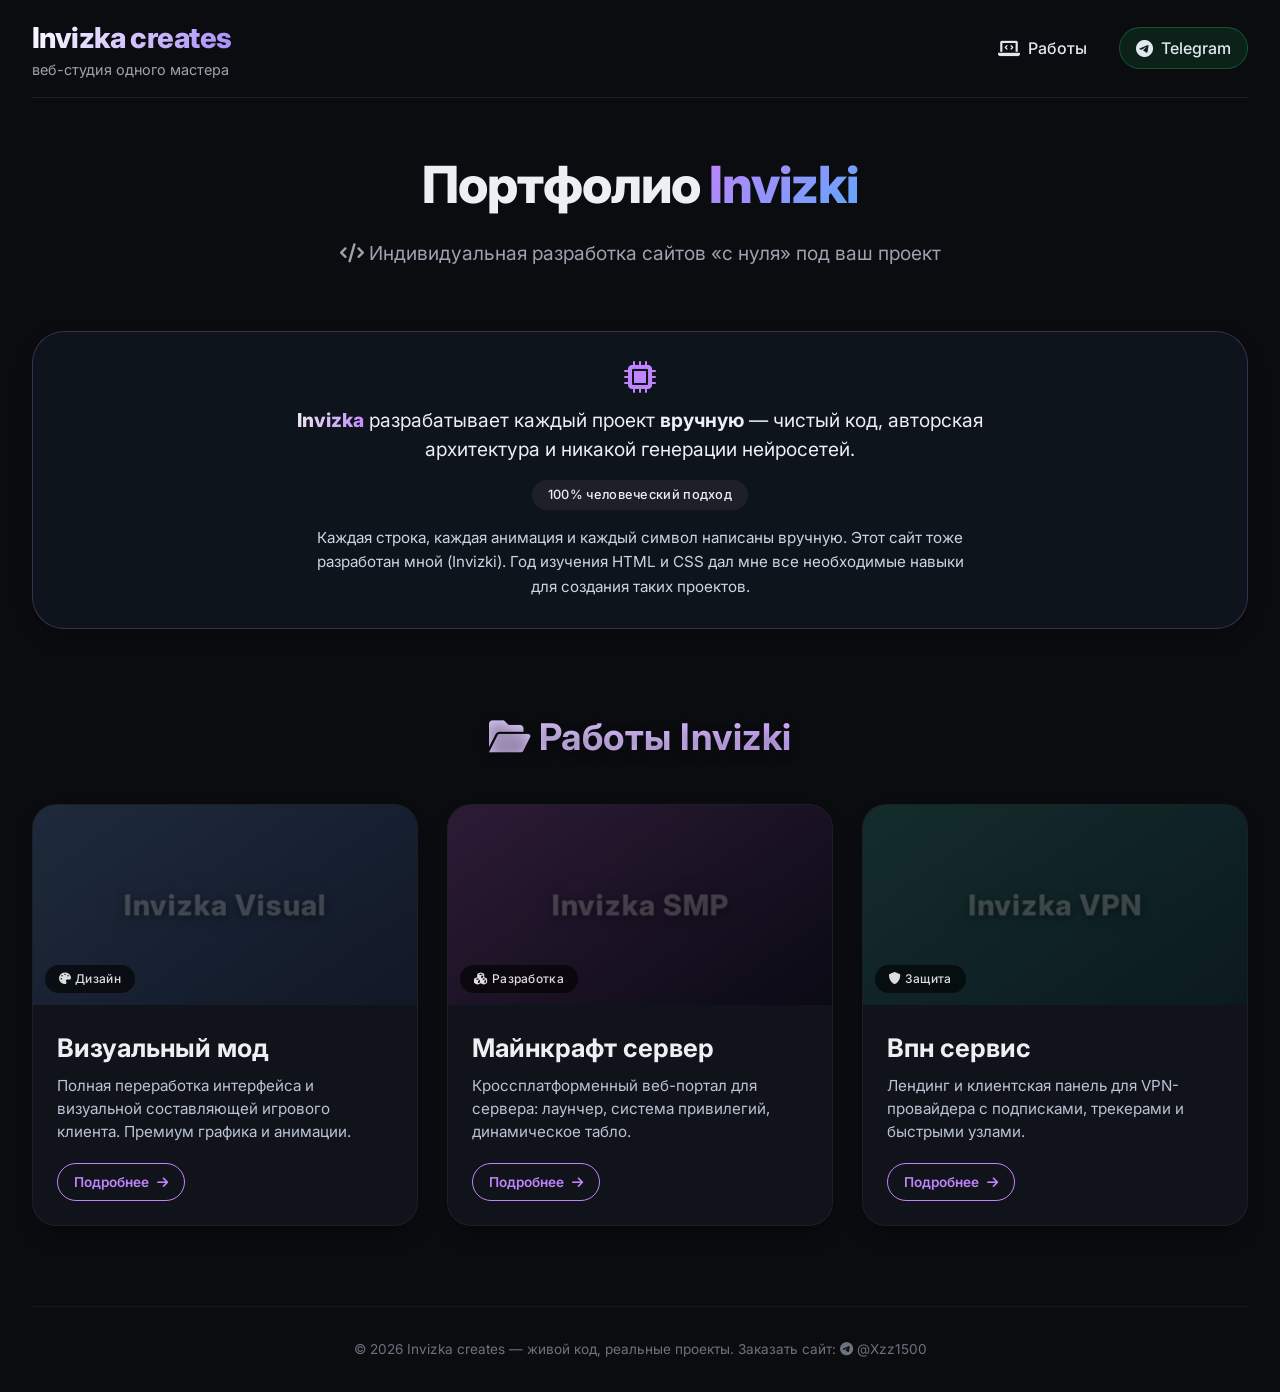
==== commit 02b03cf8: "Add files via upload" ====
--- a/index.html
+++ b/index.html
@@ -2,85 +2,96 @@
 <html lang="ru">
 <head>
     <meta charset="UTF-8">
-    <meta name="viewport" content="width=device-width, initial-scale=1.0">
-    <title>Дисненская СШ</title>
-    <link rel="stylesheet" href="style.css">
-    <!-- Добавляем стили для красивого оформления сайта -->
-    <script>
-        // Применяем тему сразу, без моргания
-        (function() {
-            const savedTheme = localStorage.getItem('theme') || 'light';
-            if (savedTheme === 'dark') {
-                document.documentElement.classList.add('dark');
-            }
-        })();
-    </script>
+    <meta name="viewport" content="width=device-width, initial-scale=1.0, user-scalable=yes">
+    <title>Invizka Creates</title>
+    <link href="https://fonts.googleapis.com/css2?family=Inter:wght@400;500;600;700;800&display=swap" rel="stylesheet">
+    <link rel="stylesheet" href="https://cdnjs.cloudflare.com/ajax/libs/font-awesome/6.0.0-beta3/css/all.min.css">
+    <link rel="stylesheet" href="css/common.css">
 </head>
 <body>
-    <!-- ---------- Верхняя панель ---------- -->
-    <header class="top-bar">
-        <div class="container">
-            <span class="site-title">НЕ официальный сайт Дисненской средней школы</span>
-            <div class="top-bar-right">
-                <a href="profile.html" class="top-bar-avatar" id="top-bar-avatar" title="Мой профиль">
-                    <div class="avatar-small" id="top-bar-avatar-img"></div>
-                </a>
-                <button id="menu-toggle" class="menu-toggle" aria-label="Открыть меню">
-                    <span class="hamburger-line"></span>
-                    <span class="hamburger-line"></span>
-                    <span class="hamburger-line"></span>
-                </button>
+
+<div class="container">
+    <div class="navbar">
+        <div class="logo">
+            <h1>Invizka creates</h1>
+            <span>веб-студия одного мастера</span>
+        </div>
+        <div class="nav-links">
+            <a href="#portfolio-works" class="works-nav-link"><i class="fas fa-laptop-code"></i> Работы</a>
+            <a href="https://t.me/Xzz1500" target="_blank" class="telegram-link" rel="noopener noreferrer">
+                <i class="fab fa-telegram-plane"></i> Telegram
+            </a>
+        </div>
+    </div>
+
+    <div class="hero">
+        <h2>Портфолио <span class="gradient-text">Invizki</span></h2>
+        <div class="hero-tagline">
+            <i class="fas fa-code"></i>  Индивидуальная разработка сайтов «с нуля» под ваш проект
+        </div>
+    </div>
+
+    <div class="author-note">
+        <div class="author-note-inner">
+            <p class="main-quote">
+                <i class="fas fa-microchip"></i>
+                <span><span class="highlight">Invizka</span> разрабатывает каждый проект <strong>вручную</strong> — чистый код, авторская архитектура и никакой генерации нейросетей.</span>
+            </p>
+            <div class="badge-wrapper">
+                <span class="small-badge">100% человеческий подход</span>
+            </div>
+            <p class="secondary-text">
+                Каждая строка, каждая анимация и каждый символ написаны вручную. Этот сайт тоже разработан мной (Invizki). Год изучения HTML и CSS дал мне все необходимые навыки для создания таких проектов.
+            </p>
+        </div>
+    </div>
+
+    <div id="portfolio-works" class="works-section">
+        <div class="section-title">
+            <i class="fas fa-folder-open"></i> Работы Invizki
+        </div>
+        <div class="cards-grid">
+            <div class="card" data-project="visual-mod">
+                <div class="card-img" style="background: linear-gradient(145deg, #1e2a3b, #111827);">
+                    <div class="image-overlay-title">Invizka Visual</div>
+                    <span class="img-tag"><i class="fas fa-palette"></i> Дизайн</span>
+                </div>
+                <div class="card-content">
+                    <h3>Визуальный мод</h3>
+                    <p>Полная переработка интерфейса и визуальной составляющей игрового клиента. Премиум графика и анимации.</p>
+                    <a href="project-visual-mod.html" class="card-btn" target="_blank">Подробнее <i class="fas fa-arrow-right"></i></a>
+                </div>
+            </div>
+            <div class="card" data-project="minecraft-server">
+                <div class="card-img" style="background: linear-gradient(145deg, #2d1b36, #0a0a14);">
+                    <div class="image-overlay-title">Invizka SMP</div>
+                    <span class="img-tag"><i class="fas fa-cubes"></i> Разработка</span>
+                </div>
+                <div class="card-content">
+                    <h3>Майнкрафт сервер</h3>
+                    <p>Кроссплатформенный веб-портал для сервера: лаунчер, система привилегий, динамическое табло.</p>
+                    <a href="project-minecraft.html" class="card-btn" target="_blank">Подробнее <i class="fas fa-arrow-right"></i></a>
+                </div>
+            </div>
+            <div class="card" data-project="vpn-service">
+                <div class="card-img" style="background: linear-gradient(145deg, #142c2c, #0b1a1f);">
+                    <div class="image-overlay-title">Invizka VPN</div>
+                    <span class="img-tag"><i class="fas fa-shield-alt"></i> Защита</span>
+                </div>
+                <div class="card-content">
+                    <h3>Впн сервис</h3>
+                    <p>Лендинг и клиентская панель для VPN-провайдера с подписками, трекерами и быстрыми узлами.</p>
+                    <a href="project-vpn.html" class="card-btn" target="_blank">Подробнее <i class="fas fa-arrow-right"></i></a>
+                </div>
             </div>
         </div>
-    </header>
+    </div>
 
-    <!-- ---------- Выдвижная панель (сайдбар) ---------- -->
-    <aside id="drawer" class="drawer">
-        <button class="drawer-close" id="drawer-close" aria-label="Закрыть меню">&times;</button>
-        <nav class="drawer-nav">
-            <a href="index.html" class="drawer-link">Главная</a>
-            <a href="forum.html" class="drawer-link">Форум</a>
-            <a href="pride.html" class="drawer-link">Гордость</a>
-            <a href="news.html" class="drawer-link">Новости</a>
-            <a href="profile.html" class="drawer-link">Профиль</a>
-        </nav>
-        <div class="drawer-footer">
-            <button id="theme-toggle-drawer" class="theme-toggle" aria-label="Переключить тему">
-                <span class="theme-icon">☾</span>
-            </button>
-        </div>
-    </aside>
+    <footer>
+        <p>© 2026 Invizka creates — живой код, реальные проекты. Заказать сайт: <i class="fab fa-telegram"></i> @Xzz1500</p>
+    </footer>
+</div>
 
-    <!-- ---------- Основное содержимое ---------- -->
-    <main class="container">
-        <section class="hero">
-            <div class="hero-content">
-                <h1>Привет!</h1>
-                <p>Это НЕ официальный сайт Дисненской средней школы. Здесь вы найдёте новости, форум и информацию об учениках.</p>
-                <div class="hero-buttons">
-                    <a href="forum.html" class="btn btn-primary">Перейти к форуму</a>
-                    <a href="news.html" class="btn btn-primary">Узнать больше</a>
-                </div>
-            </div>
-            <div class="hero-decoration">
-                <div class="decoration-circle circle-1"></div>
-                <div class="decoration-circle circle-2"></div>
-                <div class="decoration-circle circle-3"></div>
-            </div>
-        </section>
-        
-        <section class="greeting">
-            <p>✨ Передаём привет работникам нашей школы, тут всё классно, можете выходить :)</p>
-        </section>
-    </main>
-
-    <!-- ---------- Подвал ---------- -->
-    <footer class="site-footer">
-        <div class="container">
-            <p>&copy; 2026 Дисненская средняя школа. Все права защищены.</p>
-        </div>
-    </footer>
-
-    <script src="script.js"></script>
+<script src="js/main.js"></script>
 </body>
 </html>
--- a/css/common.css
+++ b/css/common.css
@@ -0,0 +1,1068 @@
+/* ===== RESET & BASE ===== */
+* {
+    margin: 0;
+    padding: 0;
+    box-sizing: border-box;
+}
+
+body {
+    font-family: 'Inter', -apple-system, BlinkMacSystemFont, 'Segoe UI', sans-serif;
+    background-color: #0a0c10;
+    color: #eceff4;
+    line-height: 1.5;
+    scroll-behavior: smooth;
+    -webkit-font-smoothing: antialiased;
+    overflow-x: hidden;
+}
+
+/* ===== CUSTOM SCROLLBAR ===== */
+::-webkit-scrollbar {
+    width: 8px;
+    height: 8px;
+}
+::-webkit-scrollbar-track {
+    background: #11131a;
+    border-radius: 10px;
+}
+::-webkit-scrollbar-thumb {
+    background: linear-gradient(135deg, #c084fc, #a855f7);
+    border-radius: 10px;
+    transition: all 0.2s ease;
+}
+::-webkit-scrollbar-thumb:hover {
+    background: linear-gradient(135deg, #d094ff, #b86af7);
+    box-shadow: 0 0 5px rgba(192, 132, 252, 0.5);
+}
+* {
+    scrollbar-width: thin;
+    scrollbar-color: #c084fc #11131a;
+}
+
+/* ===== TYPOGRAPHY & UTILS ===== */
+.gradient-text {
+    background: linear-gradient(135deg, #c084fc, #60a5fa);
+    -webkit-background-clip: text;
+    background-clip: text;
+    color: transparent;
+}
+.container {
+    max-width: 1280px;
+    margin: 0 auto;
+    padding: 0 2rem;
+}
+
+/* ===== STARS (для проектных страниц) ===== */
+.stars-container {
+    position: fixed;
+    top: 0;
+    left: 0;
+    width: 100%;
+    height: 100%;
+    pointer-events: none;
+    z-index: 0;
+    overflow: hidden;
+}
+.star {
+    position: absolute;
+    background: rgba(255, 255, 255, 0.7);
+    border-radius: 50%;
+    width: 2px;
+    height: 2px;
+    pointer-events: none;
+}
+.star.medium {
+    width: 2.5px;
+    height: 2.5px;
+    background: rgba(255, 255, 255, 0.6);
+}
+.star.small {
+    width: 1.5px;
+    height: 1.5px;
+    background: rgba(255, 255, 255, 0.5);
+}
+.content-wrapper {
+    position: relative;
+    z-index: 1;
+}
+
+/* ===== FIXED NAVBAR (проектные страницы) ===== */
+.nav-bar {
+    position: fixed;
+    top: 20px;
+    left: 50%;
+    transform: translateX(-50%);
+    width: auto;
+    min-width: 280px;
+    max-width: calc(100% - 40px);
+    background: rgba(8, 10, 14, 0.85);
+    backdrop-filter: blur(12px);
+    border-radius: 60px;
+    border: 1px solid rgba(192, 132, 252, 0.35);
+    padding: 0.6rem 0;
+    z-index: 1000;
+    box-shadow: 0 4px 20px rgba(0,0,0,0.25);
+}
+.nav-container {
+    display: flex;
+    justify-content: center;
+    gap: 2rem;
+    flex-wrap: wrap;
+    padding: 0 50px;
+}
+.nav-link {
+    background: none;
+    border: none;
+    color: #e2e8f0;
+    font-size: 1rem;
+    font-weight: 500;
+    cursor: pointer;
+    padding: 0.5rem 1.2rem;
+    transition: 0.2s ease;
+    border-radius: 40px;
+    font-family: inherit;
+}
+.nav-link:hover {
+    color: #c084fc;
+    background: rgba(192, 132, 252, 0.15);
+}
+
+/* ===== MAIN NAVBAR (главная страница) ===== */
+.navbar {
+    display: flex;
+    flex-wrap: wrap;
+    justify-content: space-between;
+    align-items: center;
+    padding: 1rem 0;
+    border-bottom: 1px solid rgba(255, 255, 255, 0.08);
+    gap: 1rem;
+}
+.logo h1 {
+    font-size: 1.8rem;
+    font-weight: 800;
+    letter-spacing: -0.02em;
+    background: linear-gradient(120deg, #ffffff, #a78bfa);
+    -webkit-background-clip: text;
+    background-clip: text;
+    color: transparent;
+}
+.logo span {
+    font-size: 0.9rem;
+    font-weight: 400;
+    color: #9ca3af;
+    display: block;
+    letter-spacing: 0;
+}
+.nav-links {
+    display: flex;
+    gap: 2rem;
+    align-items: center;
+}
+.nav-links a {
+    text-decoration: none;
+    font-weight: 500;
+    color: #e2e8f0;
+    transition: 0.2s;
+    display: inline-flex;
+    align-items: center;
+    gap: 0.5rem;
+    font-size: 1rem;
+}
+.nav-links a i {
+    font-size: 1.1rem;
+}
+.nav-links a:hover {
+    color: #c084fc;
+    transform: translateY(-1px);
+}
+.telegram-link {
+    background: rgba(34,197,94,0.12);
+    padding: 0.5rem 1rem;
+    border-radius: 40px;
+    border: 1px solid rgba(34,197,94,0.3);
+    transition: 0.2s;
+}
+.telegram-link:hover {
+    background: rgba(34,197,94,0.25);
+    border-color: #22c55e;
+    color: #22c55e !important;
+}
+
+/* ===== HERO (главная) ===== */
+.hero {
+    padding: 3rem 0 2rem 0;
+    text-align: center;
+}
+.hero h2 {
+    font-size: 3.2rem;
+    font-weight: 800;
+    margin-bottom: 1rem;
+    letter-spacing: -0.02em;
+}
+.hero-tagline {
+    font-size: 1.2rem;
+    color: #9ca3af;
+    max-width: 700px;
+    margin: 0 auto;
+}
+.author-note {
+    background: rgba(96, 165, 250, 0.05);
+    backdrop-filter: blur(2px);
+    border-radius: 2rem;
+    padding: 1.8rem 2rem;
+    margin: 2rem 0 3rem 0;
+    text-align: center;
+    border: 1px solid rgba(192, 132, 252, 0.25);
+    box-shadow: 0 8px 20px rgba(0,0,0,0.2);
+}
+.author-note-inner {
+    max-width: 800px;
+    margin: 0 auto;
+    text-align: center;
+}
+.main-quote {
+    font-size: 1.2rem;
+    font-weight: 400;
+    display: flex;
+    flex-wrap: wrap;
+    align-items: center;
+    justify-content: center;
+    gap: 0.8rem;
+    margin-bottom: 1rem;
+}
+.main-quote i {
+    font-size: 2rem;
+    color: #c084fc;
+}
+.highlight {
+    font-weight: 800;
+    background: linear-gradient(120deg, #f0f0f0, #c084fc);
+    -webkit-background-clip: text;
+    background-clip: text;
+    color: transparent;
+}
+.badge-wrapper {
+    margin: 1rem 0;
+    display: flex;
+    justify-content: center;
+}
+.small-badge {
+    background: #1e1f29;
+    padding: 0.35rem 1rem;
+    border-radius: 40px;
+    font-size: 0.8rem;
+    font-weight: 500;
+    letter-spacing: 0.3px;
+    display: inline-block;
+}
+.secondary-text {
+    font-size: 0.95rem;
+    color: #cbd5e1;
+    max-width: 650px;
+    margin: 0 auto;
+    line-height: 1.6;
+}
+
+/* ===== WORKS SECTION ===== */
+.works-section {
+    padding: 2rem 0 5rem 0;
+    scroll-margin-top: 80px;
+}
+.section-title {
+    font-size: 2.2rem;
+    font-weight: 700;
+    margin-bottom: 2.5rem;
+}
+.cards-grid {
+    display: grid;
+    grid-template-columns: repeat(auto-fit, minmax(300px, 1fr));
+    gap: 2rem;
+}
+.card {
+    background: #11131a;
+    border-radius: 1.5rem;
+    overflow: hidden;
+    transition: all 0.3s ease;
+    border: 1px solid rgba(255,255,255,0.05);
+    cursor: pointer;
+    box-shadow: 0 10px 20px -5px rgba(0,0,0,0.4);
+}
+.card:hover {
+    transform: translateY(-8px);
+    border-color: rgba(192,132,252,0.5);
+    box-shadow: 0 20px 30px -12px rgba(0,0,0,0.6);
+}
+.card-img {
+    height: 200px;
+    background-size: cover;
+    background-position: center;
+    position: relative;
+    display: flex;
+    align-items: center;
+    justify-content: center;
+    flex-direction: column;
+    overflow: hidden;
+}
+.card-img::after {
+    content: '';
+    position: absolute;
+    top: 0;
+    left: 0;
+    width: 100%;
+    height: 100%;
+    background: radial-gradient(circle at var(--mouse-x, 50%) var(--mouse-y, 50%), rgba(220, 230, 255, 0.2), transparent 50%);
+    opacity: 0;
+    transition: opacity 0.2s ease;
+    pointer-events: none;
+    z-index: 3;
+}
+.card:hover .card-img::after {
+    opacity: 1;
+}
+.image-overlay-title {
+    position: absolute;
+    top: 50%;
+    left: 50%;
+    transform: translate(-50%, -50%);
+    font-size: 1.8rem;
+    font-weight: 800;
+    letter-spacing: 1px;
+    color: rgba(255, 255, 255, 0.2);
+    text-shadow: 0 2px 10px rgba(0,0,0,0.5);
+    backdrop-filter: blur(4px);
+    padding: 0.5rem 1.8rem;
+    border-radius: 50px;
+    white-space: nowrap;
+    text-align: center;
+    z-index: 2;
+}
+.img-tag {
+    position: absolute;
+    bottom: 12px;
+    left: 12px;
+    background: rgba(0,0,0,0.6);
+    backdrop-filter: blur(4px);
+    padding: 0.3rem 0.9rem;
+    border-radius: 30px;
+    font-size: 0.75rem;
+    font-weight: 500;
+    letter-spacing: 0.3px;
+    color: #ddd;
+    z-index: 2;
+}
+.card-content {
+    padding: 1.5rem;
+}
+.card-content h3 {
+    font-size: 1.6rem;
+    font-weight: 700;
+    margin-bottom: 0.5rem;
+}
+.card-content p {
+    color: #b9c3d4;
+    margin-bottom: 1.2rem;
+    font-size: 0.95rem;
+}
+.card-btn {
+    display: inline-flex;
+    align-items: center;
+    gap: 0.5rem;
+    background: none;
+    border: 1px solid #c084fc;
+    color: #c084fc;
+    padding: 0.5rem 1rem;
+    border-radius: 40px;
+    font-weight: 600;
+    font-size: 0.85rem;
+    transition: 0.2s;
+    text-decoration: none;
+    cursor: pointer;
+}
+.card-btn i {
+    font-size: 0.8rem;
+    transform: translateY(1px);
+}
+.card-btn:hover {
+    background: #c084fc20;
+    gap: 0.8rem;
+}
+.card-btn:hover i {
+    transform: translateY(1px) translateX(2px);
+}
+
+/* ===== PROJECT PAGES COMMON ===== */
+.project-page.container {
+    padding: 3.5rem 2rem 2rem 2rem;
+}
+.hero-section {
+    text-align: center;
+    padding: 2rem 0 2rem 0;
+}
+#top {
+    scroll-margin-top: 80px;
+}
+.hero-title, .service-title, .server-title, .pricing-title, .donate-title, .section-title {
+    text-shadow: 0 4px 12px rgba(0, 0, 0, 0.3);
+    letter-spacing: 0.5px;
+}
+.hero-title, .service-title, .server-title {
+    font-size: 4rem;
+    font-weight: 800;
+    background: linear-gradient(135deg, #ffffff, #c084fc, #a855f7);
+    -webkit-background-clip: text;
+    background-clip: text;
+    color: transparent;
+    margin-bottom: 1rem;
+    letter-spacing: -0.02em;
+}
+.pricing-title {
+    text-align: center;
+    margin-left: auto;
+    margin-right: auto;
+}
+.hero-subtitle, .service-description, .server-description {
+    font-size: 1.2rem;
+    color: #b9c3d4;
+    max-width: 650px;
+    margin: 0 auto;
+    line-height: 1.7;
+}
+
+/* Features / Advantages cards */
+.features-section, .advantages-section {
+    padding: 4rem 0;
+    scroll-margin-top: 100px;
+}
+.section-title {
+    font-size: 2.3rem;
+    font-weight: 700;
+    text-align: center;
+    margin-bottom: 2.5rem;
+    background: linear-gradient(135deg, #e2e8f0, #c084fc);
+    -webkit-background-clip: text;
+    background-clip: text;
+    color: transparent;
+}
+.section-subtitle {
+    text-align: center;
+    color: #a78bfa;
+    font-size: 1rem;
+    margin-bottom: 2.8rem;
+    font-style: italic;
+}
+.features-grid, .cards-grid {
+    display: grid;
+    grid-template-columns: repeat(auto-fit, minmax(300px, 1fr));
+    gap: 1.8rem;
+}
+.feature-card, .advantage-card {
+    background: #11131a;
+    border-radius: 1.2rem;
+    padding: 1.5rem;
+    transition: transform 0.25s ease, border-color 0.25s ease;
+    border: 1px solid rgba(255, 255, 255, 0.06);
+    text-align: center;
+    position: relative;
+    overflow: hidden;
+    min-height: 180px;
+    display: flex;
+    flex-direction: column;
+    justify-content: center;
+    cursor: pointer;
+}
+.feature-card::before, .advantage-card::before {
+    content: '';
+    position: absolute;
+    bottom: 0;
+    left: 0;
+    width: 100%;
+    height: 0%;
+    background: linear-gradient(to top, rgba(192, 132, 252, 0.25), transparent);
+    transition: height 0.35s ease;
+    z-index: 0;
+}
+.feature-card:hover::before, .advantage-card:hover::before {
+    height: 85%;
+}
+.feature-card:hover, .advantage-card:hover {
+    transform: translateY(-6px);
+    border-color: rgba(192, 132, 252, 0.5);
+}
+.feature-card i, .advantage-card i {
+    font-size: 2.2rem;
+    color: #c084fc;
+    margin-bottom: 0.8rem;
+    position: relative;
+    z-index: 1;
+}
+.feature-card h3, .advantage-card h3 {
+    font-size: 1.3rem;
+    margin-bottom: 0.5rem;
+    position: relative;
+    z-index: 1;
+}
+.feature-card p, .advantage-card p {
+    color: #a0aab9;
+    font-size: 0.85rem;
+    position: relative;
+    z-index: 1;
+}
+
+/* Pricing / Donate sections */
+.pricing-section, .donate-section {
+    padding: 4rem 0;
+    scroll-margin-top: 100px;
+}
+.pricing-header, .donate-header {
+    text-align: center;
+    margin-bottom: 2rem;
+}
+.pricing-title, .donate-title {
+    font-size: 2.2rem;
+    font-weight: 700;
+    background: linear-gradient(135deg, #c084fc, #e2e8f0);
+    -webkit-background-clip: text;
+    background-clip: text;
+    color: transparent;
+    margin-bottom: 0.5rem;
+}
+.pricing-subtitle, .donate-subtitle {
+    color: #a78bfa;
+    font-size: 1rem;
+    font-style: italic;
+}
+.pricing-cards, .donate-container {
+    display: flex;
+    flex-wrap: wrap;
+    gap: 2rem;
+    justify-content: center;
+}
+.pricing-card {
+    background: #11131a;
+    border-radius: 1.5rem;
+    padding: 2rem;
+    text-align: center;
+    min-width: 260px;
+    border: 1px solid rgba(255, 255, 255, 0.06);
+    transition: transform 0.25s ease, border-color 0.25s ease;
+    flex: 1;
+    max-width: 320px;
+}
+.pricing-card:hover {
+    transform: translateY(-5px);
+    border-color: #c084fc;
+    box-shadow: 0 10px 25px rgba(192, 132, 252, 0.15);
+}
+.pricing-card h3 {
+    font-size: 1.5rem;
+    margin-bottom: 0.5rem;
+}
+.price {
+    font-size: 2.5rem;
+    font-weight: 800;
+    color: #c084fc;
+    margin: 1rem 0;
+}
+.price-desc {
+    font-size: 0.9rem;
+    color: #a0aab9;
+    margin-bottom: 1.2rem;
+    min-height: 65px;
+    line-height: 1.5;
+}
+.price-btn {
+    background: none;
+    border: 1px solid #c084fc;
+    color: #c084fc;
+    padding: 0.6rem 1.8rem;
+    border-radius: 40px;
+    font-weight: 600;
+    cursor: pointer;
+    transition: 0.2s;
+    font-family: inherit;
+    font-size: 0.9rem;
+}
+.price-btn:hover {
+    background: #c084fc20;
+    transform: scale(1.02);
+}
+
+/* Donate specifics */
+.privileges-list {
+    flex: 1;
+    min-width: 250px;
+    background: #11131a;
+    border-radius: 1.5rem;
+    padding: 1.5rem;
+    border: 1px solid rgba(192, 132, 252, 0.25);
+}
+.privileges-list h3 {
+    font-size: 1.5rem;
+    text-align: center;
+    margin-bottom: 1.2rem;
+    color: #c084fc;
+}
+.privilege-btn {
+    width: 100%;
+    padding: 0.8rem;
+    margin-bottom: 0.8rem;
+    background: #1a1d26;
+    border: 1px solid rgba(255,255,255,0.08);
+    border-radius: 50px;
+    color: #e2e8f0;
+    font-size: 1rem;
+    font-weight: 500;
+    cursor: pointer;
+    transition: 0.2s;
+    font-family: inherit;
+}
+.privilege-btn:hover, .privilege-btn.active {
+    background: #c084fc;
+    color: #0a0c10;
+    border-color: #c084fc;
+}
+.donate-details {
+    flex: 2;
+    min-width: 320px;
+    background: #11131a;
+    border-radius: 1.5rem;
+    padding: 1.8rem;
+    border: 1px solid rgba(192, 132, 252, 0.25);
+    min-height: 540px;
+    display: flex;
+    flex-direction: column;
+}
+.duration-selector {
+    display: flex;
+    gap: 0.8rem;
+    flex-wrap: wrap;
+    margin-bottom: 1.5rem;
+    justify-content: center;
+    flex-shrink: 0;
+}
+.duration-btn {
+    padding: 0.5rem 1.2rem;
+    background: #1a1d26;
+    border: 1px solid rgba(255,255,255,0.08);
+    border-radius: 40px;
+    color: #e2e8f0;
+    cursor: pointer;
+    transition: 0.2s;
+    font-family: inherit;
+}
+.duration-btn:hover, .duration-btn.active {
+    background: #c084fc;
+    color: #0a0c10;
+    border-color: #c084fc;
+}
+.privilege-features {
+    margin-top: 1rem;
+    padding-top: 1rem;
+    border-top: 1px solid rgba(255,255,255,0.08);
+    flex: 1;
+}
+.privilege-features h4 {
+    font-size: 1.2rem;
+    margin-bottom: 0.8rem;
+    color: #c084fc;
+}
+.privilege-features ul {
+    list-style: none;
+    padding-left: 0;
+}
+.privilege-features li {
+    margin-bottom: 0.5rem;
+    padding-left: 1.5rem;
+    position: relative;
+}
+.privilege-features li::before {
+    content: '•';
+    position: absolute;
+    left: 0;
+    color: #c084fc;
+    font-size: 1.2rem;
+}
+.price-tag {
+    font-size: 1.8rem;
+    font-weight: 800;
+    color: #c084fc;
+    margin: 1rem 0 0.8rem 0;
+    text-align: center;
+    flex-shrink: 0;
+}
+.buy-btn {
+    display: block;
+    width: 100%;
+    padding: 0.8rem;
+    background: #c084fc;
+    border: none;
+    border-radius: 50px;
+    color: #0a0c10;
+    font-weight: 700;
+    font-size: 1rem;
+    cursor: pointer;
+    transition: 0.2s;
+    font-family: inherit;
+    flex-shrink: 0;
+}
+.buy-btn:hover {
+    background: #a855f7;
+    transform: scale(1.02);
+}
+
+/* News */
+.news-section {
+    padding: 4rem 0;
+    scroll-margin-top: 100px;
+}
+.news-title {
+    font-size: 2.2rem;
+    font-weight: 700;
+    text-align: center;
+    margin-bottom: 2rem;
+    background: linear-gradient(135deg, #e2e8f0, #c084fc);
+    -webkit-background-clip: text;
+    background-clip: text;
+    color: transparent;
+}
+.news-grid {
+    display: grid;
+    grid-template-columns: repeat(auto-fit, minmax(280px, 1fr));
+    gap: 1.5rem;
+}
+.news-card {
+    background: #11131a;
+    border-radius: 1.2rem;
+    padding: 1.5rem;
+    border-left: 4px solid #c084fc;
+    transition: 0.2s;
+}
+.news-card:hover {
+    transform: translateX(5px);
+    background: #151821;
+}
+.news-date {
+    color: #c084fc;
+    font-size: 0.8rem;
+    font-weight: 600;
+    margin-bottom: 0.5rem;
+}
+.news-text {
+    font-size: 1rem;
+    color: #e2e8f0;
+}
+
+/* Servers grid (VPN) */
+.servers-section {
+    padding: 4rem 0;
+    scroll-margin-top: 100px;
+}
+.servers-title {
+    font-size: 2.2rem;
+    font-weight: 700;
+    text-align: center;
+    margin-bottom: 2rem;
+    background: linear-gradient(135deg, #e2e8f0, #c084fc);
+    -webkit-background-clip: text;
+    background-clip: text;
+    color: transparent;
+}
+.servers-grid {
+    display: flex;
+    flex-wrap: wrap;
+    justify-content: center;
+    gap: 1.5rem;
+}
+.server-card {
+    background: #11131a;
+    border-radius: 1.2rem;
+    padding: 1.5rem;
+    text-align: center;
+    border: 1px solid rgba(255,255,255,0.06);
+    transition: 0.2s;
+    flex: 0 1 280px;
+}
+.server-card:hover {
+    transform: translateY(-5px);
+    border-color: rgba(192, 132, 252, 0.5);
+    background: #151821;
+}
+.server-card i {
+    font-size: 2.5rem;
+    color: #c084fc;
+    margin-bottom: 0.8rem;
+}
+.server-card h3 {
+    font-size: 1.3rem;
+    margin-bottom: 0.5rem;
+}
+.server-card p {
+    color: #a0aab9;
+    font-size: 0.85rem;
+}
+
+/* Social & IP */
+.social-section {
+    text-align: center;
+    padding: 2rem 0 2rem;
+    border-top: 1px solid rgba(255,255,255,0.05);
+}
+.ip-wrapper {
+    margin-bottom: 2rem;
+}
+.ip-address {
+    display: inline-block;
+    font-size: 1.3rem;
+    font-weight: 700;
+    color: #c084fc;
+    letter-spacing: 0.5px;
+    background: rgba(17, 19, 26, 0.8);
+    padding: 0.6rem 1.8rem;
+    border-radius: 60px;
+    border: 1px solid rgba(192, 132, 252, 0.3);
+    cursor: pointer;
+    transition: 0.2s;
+    font-family: monospace;
+}
+.ip-address:hover {
+    background: #1a1d26;
+    border-color: #c084fc;
+    transform: scale(1.02);
+}
+.social-title {
+    font-size: 1.3rem;
+    margin-bottom: 1rem;
+    color: #e2e8f0;
+}
+.social-icons {
+    display: flex;
+    justify-content: center;
+    gap: 1.8rem;
+    flex-wrap: wrap;
+    margin-bottom: 1rem;
+}
+.social-icon {
+    color: #a0aab9;
+    font-size: 1.5rem;
+    transition: 0.2s;
+}
+.social-icon:hover {
+    color: #c084fc;
+    transform: translateY(-3px);
+}
+
+/* Telegram fixed button */
+.telegram-fixed {
+    text-align: center;
+    margin: 2rem 0;
+}
+.telegram-btn {
+    display: inline-flex;
+    align-items: center;
+    gap: 0.6rem;
+    background: #1e293b;
+    padding: 0.8rem 2rem;
+    border-radius: 60px;
+    color: white;
+    text-decoration: none;
+    transition: 0.2s;
+    font-weight: 500;
+}
+.telegram-btn:hover {
+    background: #2d3a4e;
+    gap: 0.8rem;
+    transform: translateY(-2px);
+}
+
+/* Footer */
+footer {
+    border-top: 1px solid rgba(255,255,255,0.05);
+    padding: 2rem 0;
+    text-align: center;
+    font-size: 0.85rem;
+    color: #6b7280;
+}
+
+/* ===== VPN GREEN THEME ===== */
+.vpn-theme .service-title,
+.vpn-theme .pricing-title,
+.vpn-theme .servers-title,
+.vpn-theme .section-title {
+    background: linear-gradient(135deg, #ffffff, #22c55e, #16a34a);
+    -webkit-background-clip: text;
+    background-clip: text;
+    color: transparent;
+}
+.vpn-theme .feature-card i,
+.vpn-theme .server-card i,
+.vpn-theme .pricing-card .price,
+.vpn-theme .price-btn,
+.vpn-theme .card-btn,
+.vpn-theme .nav-link:hover,
+.vpn-theme .telegram-btn {
+    color: #22c55e;
+}
+.vpn-theme .price-btn,
+.vpn-theme .card-btn {
+    border-color: #22c55e;
+}
+.vpn-theme .price-btn:hover,
+.vpn-theme .card-btn:hover {
+    background: rgba(34, 197, 94, 0.15);
+}
+.vpn-theme .feature-card:hover,
+.vpn-theme .server-card:hover {
+    border-color: rgba(34, 197, 94, 0.5);
+}
+.vpn-theme .feature-card::before,
+.vpn-theme .advantage-card::before {
+    background: linear-gradient(to top, rgba(34, 197, 94, 0.25), transparent);
+}
+.vpn-theme .pricing-card:hover,
+.vpn-theme .server-card:hover {
+    border-color: #22c55e;
+    box-shadow: 0 10px 25px rgba(34, 197, 94, 0.15);
+}
+.vpn-theme .nav-bar {
+    border-color: rgba(34, 197, 94, 0.35);
+}
+.vpn-theme .nav-link:hover {
+    background: rgba(34, 197, 94, 0.15);
+}
+.vpn-theme .telegram-btn {
+    background: #064e3b;
+    border: 1px solid #22c55e;
+}
+.vpn-theme .telegram-btn:hover {
+    background: #065f46;
+}
+.vpn-theme ::-webkit-scrollbar-thumb {
+    background: linear-gradient(135deg, #22c55e, #16a34a);
+}
+.vpn-theme ::-webkit-scrollbar-thumb:hover {
+    background: linear-gradient(135deg, #4ade80, #22c55e);
+}
+.vpn-theme * {
+    scrollbar-color: #22c55e #11131a;
+}
+
+/* ===== VISUAL MOD THEME (фон с размытием и неровной виньеткой) ===== */
+.visual-theme {
+    background-color: #0a0c10;
+}
+.visual-bg {
+    position: fixed;
+    top: 0;
+    left: 0;
+    width: 100%;
+    height: 100%;
+    z-index: 0;
+    background-image: url('https://p4.wallpaperbetter.com/wallpaper/539/985/258/minecraft-shaders-cave-hd-wallpaper-preview.jpg');
+    background-size: cover;
+    background-position: center;
+    filter: blur(6px) brightness(0.3);
+    pointer-events: none;
+    mask-image: 
+        radial-gradient(circle at 20% 30%, black 0%, transparent 50%),
+        radial-gradient(circle at 80% 25%, black 0%, transparent 45%),
+        radial-gradient(circle at 90% 70%, black 0%, transparent 55%),
+        radial-gradient(circle at 10% 80%, black 0%, transparent 40%),
+        radial-gradient(circle at 50% 50%, black 0%, transparent 60%),
+        radial-gradient(circle at 30% 60%, black 0%, transparent 50%),
+        radial-gradient(circle at 70% 85%, black 0%, transparent 45%);
+    mask-composite: exclude;
+    -webkit-mask-composite: destination-out;
+}
+.visual-theme .content-wrapper {
+    position: relative;
+    z-index: 1;
+}
+.visual-theme .hero-title,
+.visual-theme .section-title,
+.visual-theme .pricing-title,
+.visual-theme .feature-card,
+.visual-theme .advantage-card,
+.visual-theme .pricing-card {
+    text-shadow: 0 2px 8px rgba(0,0,0,0.5);
+}
+
+/* ===== MEDIA QUERIES ===== */
+@media (max-width: 768px) {
+    .container {
+        padding: 0 1.2rem;
+    }
+    .project-page.container {
+        padding: 3rem 1.2rem 1.5rem;
+    }
+    #top {
+        scroll-margin-top: 60px;
+    }
+    .server-title, .hero-title, .service-title {
+        font-size: 2.2rem;
+    }
+    .nav-container {
+        padding: 0 20px;
+        gap: 0.8rem;
+    }
+    .nav-link {
+        padding: 0.3rem 0.8rem;
+        font-size: 0.85rem;
+    }
+    .donate-details {
+        min-height: 500px;
+    }
+    .donate-container, .pricing-cards {
+        flex-direction: column;
+    }
+    .features-grid, .cards-grid {
+        grid-template-columns: 1fr;
+    }
+    .pricing-card {
+        max-width: 100%;
+        width: 100%;
+    }
+    .hero h2 {
+        font-size: 2.2rem;
+    }
+    .section-title {
+        font-size: 1.8rem;
+    }
+    .image-overlay-title {
+        font-size: 1.2rem;
+        padding: 0.3rem 0.8rem;
+        white-space: nowrap;
+    }
+    .card-img {
+        height: 160px;
+    }
+}
+
+@media (max-width: 550px) {
+    .server-title, .hero-title, .service-title {
+        font-size: 1.8rem;
+    }
+    .donate-details {
+        min-height: 480px;
+        padding: 1.2rem;
+    }
+    .nav-container {
+        padding: 0 12px;
+        gap: 0.4rem;
+    }
+    .nav-link {
+        padding: 0.25rem 0.5rem;
+        font-size: 0.7rem;
+    }
+    .navbar {
+        flex-direction: column;
+        align-items: flex-start;
+    }
+    .price {
+        font-size: 2rem;
+    }
+}
+
+@media (prefers-reduced-motion: reduce) {
+    * {
+        transition-duration: 0.01ms !important;
+    }
+}
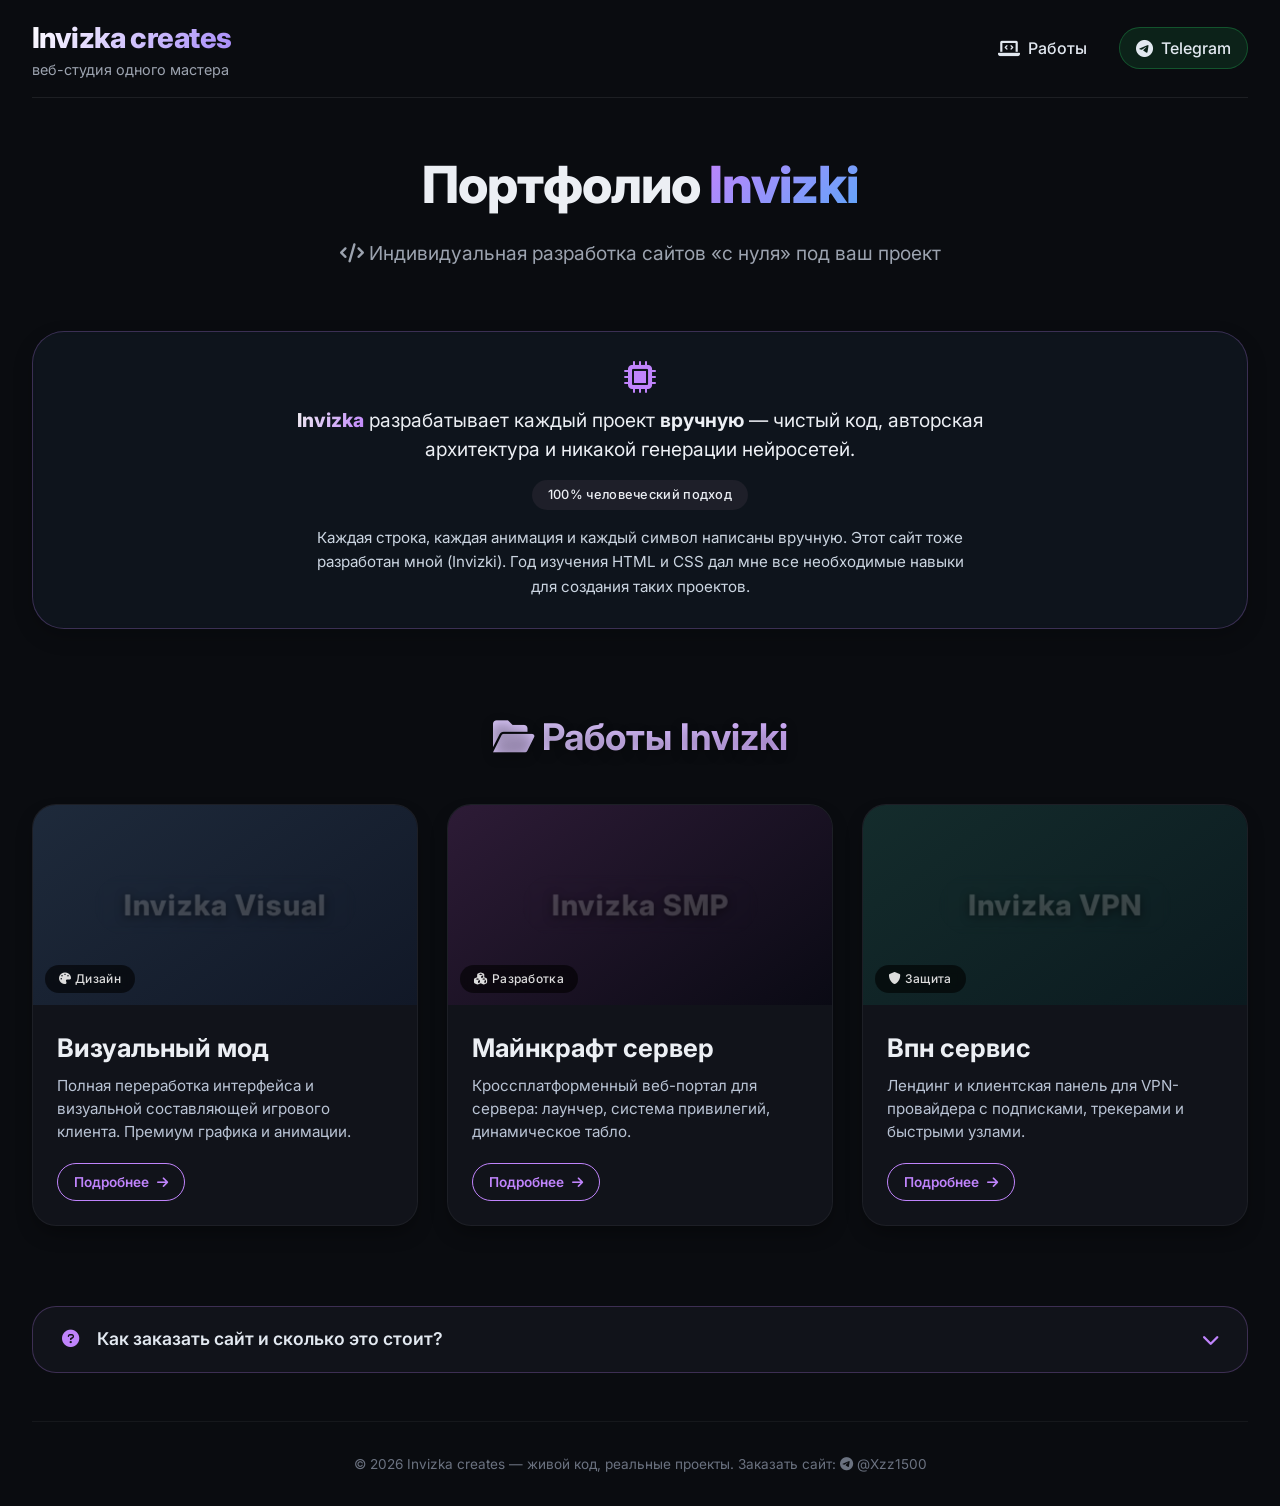
==== commit 4c165b6e: "Update index.html" ====
--- a/index.html
+++ b/index.html
@@ -27,7 +27,7 @@
     <div class="hero">
         <h2>Портфолио <span class="gradient-text">Invizki</span></h2>
         <div class="hero-tagline">
-            <i class="fas fa-code"></i>  Индивидуальная разработка сайтов «с нуля» под ваш проект
+            <i class="fas fa-code"></i> Индивидуальная разработка сайтов «с нуля» под ваш проект
         </div>
     </div>
 
@@ -87,6 +87,21 @@
         </div>
     </div>
 
+    <!-- Блок с информацией о заказе (раскрывающийся) -->
+    <div class="faq-section">
+        <div class="faq-item">
+            <div class="faq-question">
+                <span><i class="fas fa-question-circle"></i> Как заказать сайт и сколько это стоит?</span>
+                <i class="fas fa-chevron-down faq-arrow"></i>
+            </div>
+            <div class="faq-answer">
+                <p>В примерах выше использована вымышленная информация — это лишь демонстрация моих навыков. При реальном заказе вы можете попросить любой дизайн и функционал, не похожий на эти примеры.</p>
+                <p>Оплата принимается в <strong>Telegram Stars</strong>, <strong>долларах (USD)</strong>, <strong>белорусских рублях (BYN)</strong> и <strong>российских рублях (RUB)</strong>. Перед началом работы вносится предоплата <strong>20%</strong> от согласованной стоимости. Окончательная цена зависит от сложности и объёма задач.</p>
+                <p>Для обсуждения деталей пишите в Telegram — всё обговорим в личной переписке.</p>
+            </div>
+        </div>
+    </div>
+
     <footer>
         <p>© 2026 Invizka creates — живой код, реальные проекты. Заказать сайт: <i class="fab fa-telegram"></i> @Xzz1500</p>
     </footer>
@@ -94,4 +109,4 @@
 
 <script src="js/main.js"></script>
 </body>
-</html>+</html>
--- a/css/common.css
+++ b/css/common.css
@@ -51,7 +51,7 @@
     padding: 0 2rem;
 }
 
-/* ===== STARS (для проектных страниц) ===== */
+/* ===== STARS ===== */
 .stars-container {
     position: fixed;
     top: 0;
@@ -126,7 +126,7 @@
     background: rgba(192, 132, 252, 0.15);
 }
 
-/* ===== MAIN NAVBAR (главная страница) ===== */
+/* ===== MAIN NAVBAR (главная) ===== */
 .navbar {
     display: flex;
     flex-wrap: wrap;
@@ -264,7 +264,7 @@
 
 /* ===== WORKS SECTION ===== */
 .works-section {
-    padding: 2rem 0 5rem 0;
+    padding: 2rem 0 3rem 0;
     scroll-margin-top: 80px;
 }
 .section-title {
@@ -286,7 +286,8 @@
     cursor: pointer;
     box-shadow: 0 10px 20px -5px rgba(0,0,0,0.4);
 }
-.card:hover {
+.card:hover,
+.card:active {
     transform: translateY(-8px);
     border-color: rgba(192,132,252,0.5);
     box-shadow: 0 20px 30px -12px rgba(0,0,0,0.6);
@@ -389,6 +390,64 @@
     transform: translateY(1px) translateX(2px);
 }
 
+/* ===== FAQ (раскрывающийся блок) ===== */
+.faq-section {
+    margin: 2rem 0 3rem;
+}
+.faq-item {
+    background: #11131a;
+    border-radius: 1.5rem;
+    border: 1px solid rgba(192, 132, 252, 0.25);
+    overflow: hidden;
+}
+.faq-question {
+    display: flex;
+    justify-content: space-between;
+    align-items: center;
+    padding: 1.2rem 1.8rem;
+    cursor: pointer;
+    font-weight: 600;
+    font-size: 1.1rem;
+    color: #e2e8f0;
+    transition: background 0.2s;
+}
+.faq-question:hover {
+    background: rgba(192, 132, 252, 0.1);
+}
+.faq-question i:first-child {
+    color: #c084fc;
+    margin-right: 0.8rem;
+}
+.faq-arrow {
+    color: #c084fc;
+    transition: transform 0.3s ease;
+}
+.faq-item.active .faq-arrow {
+    transform: rotate(180deg);
+}
+.faq-answer {
+    max-height: 0;
+    overflow: hidden;
+    transition: max-height 0.4s ease;
+    padding: 0 1.8rem;
+    color: #b9c3d4;
+    font-size: 0.95rem;
+    line-height: 1.7;
+}
+.faq-item.active .faq-answer {
+    max-height: 400px;
+    padding-bottom: 1.5rem;
+}
+.faq-answer p {
+    margin-bottom: 1rem;
+}
+.faq-answer p:last-child {
+    margin-bottom: 0;
+}
+.faq-answer strong {
+    color: #c084fc;
+}
+
 /* ===== PROJECT PAGES COMMON ===== */
 .project-page.container {
     padding: 3.5rem 2rem 2rem 2rem;
@@ -399,10 +458,6 @@
 }
 #top {
     scroll-margin-top: 80px;
-}
-.hero-title, .service-title, .server-title, .pricing-title, .donate-title, .section-title {
-    text-shadow: 0 4px 12px rgba(0, 0, 0, 0.3);
-    letter-spacing: 0.5px;
 }
 .hero-title, .service-title, .server-title {
     font-size: 4rem;
@@ -413,11 +468,7 @@
     color: transparent;
     margin-bottom: 1rem;
     letter-spacing: -0.02em;
-}
-.pricing-title {
-    text-align: center;
-    margin-left: auto;
-    margin-right: auto;
+    text-shadow: 0 4px 12px rgba(0, 0, 0, 0.3);
 }
 .hero-subtitle, .service-description, .server-description {
     font-size: 1.2rem;
@@ -427,7 +478,7 @@
     line-height: 1.7;
 }
 
-/* Features / Advantages cards */
+/* Features / Advantages */
 .features-section, .advantages-section {
     padding: 4rem 0;
     scroll-margin-top: 100px;
@@ -441,6 +492,7 @@
     -webkit-background-clip: text;
     background-clip: text;
     color: transparent;
+    text-shadow: 0 4px 12px rgba(0, 0, 0, 0.3);
 }
 .section-subtitle {
     text-align: center;
@@ -480,10 +532,12 @@
     transition: height 0.35s ease;
     z-index: 0;
 }
-.feature-card:hover::before, .advantage-card:hover::before {
+.feature-card:hover::before, .advantage-card:hover::before,
+.feature-card:active::before, .advantage-card:active::before {
     height: 85%;
 }
-.feature-card:hover, .advantage-card:hover {
+.feature-card:hover, .advantage-card:hover,
+.feature-card:active, .advantage-card:active {
     transform: translateY(-6px);
     border-color: rgba(192, 132, 252, 0.5);
 }
@@ -507,7 +561,7 @@
     z-index: 1;
 }
 
-/* Pricing / Donate sections */
+/* Pricing / Donate */
 .pricing-section, .donate-section {
     padding: 4rem 0;
     scroll-margin-top: 100px;
@@ -524,6 +578,8 @@
     background-clip: text;
     color: transparent;
     margin-bottom: 0.5rem;
+    text-align: center;
+    text-shadow: 0 4px 12px rgba(0, 0, 0, 0.3);
 }
 .pricing-subtitle, .donate-subtitle {
     color: #a78bfa;
@@ -547,7 +603,8 @@
     flex: 1;
     max-width: 320px;
 }
-.pricing-card:hover {
+.pricing-card:hover,
+.pricing-card:active {
     transform: translateY(-5px);
     border-color: #c084fc;
     box-shadow: 0 10px 25px rgba(192, 132, 252, 0.15);
@@ -723,6 +780,7 @@
     -webkit-background-clip: text;
     background-clip: text;
     color: transparent;
+    text-shadow: 0 4px 12px rgba(0, 0, 0, 0.3);
 }
 .news-grid {
     display: grid;
@@ -736,7 +794,8 @@
     border-left: 4px solid #c084fc;
     transition: 0.2s;
 }
-.news-card:hover {
+.news-card:hover,
+.news-card:active {
     transform: translateX(5px);
     background: #151821;
 }
@@ -765,6 +824,7 @@
     -webkit-background-clip: text;
     background-clip: text;
     color: transparent;
+    text-shadow: 0 4px 12px rgba(0, 0, 0, 0.3);
 }
 .servers-grid {
     display: flex;
@@ -781,7 +841,8 @@
     transition: 0.2s;
     flex: 0 1 280px;
 }
-.server-card:hover {
+.server-card:hover,
+.server-card:active {
     transform: translateY(-5px);
     border-color: rgba(192, 132, 252, 0.5);
     background: #151821;
@@ -910,7 +971,9 @@
     background: rgba(34, 197, 94, 0.15);
 }
 .vpn-theme .feature-card:hover,
-.vpn-theme .server-card:hover {
+.vpn-theme .server-card:hover,
+.vpn-theme .feature-card:active,
+.vpn-theme .server-card:active {
     border-color: rgba(34, 197, 94, 0.5);
 }
 .vpn-theme .feature-card::before,
@@ -918,7 +981,8 @@
     background: linear-gradient(to top, rgba(34, 197, 94, 0.25), transparent);
 }
 .vpn-theme .pricing-card:hover,
-.vpn-theme .server-card:hover {
+.vpn-theme .server-card:hover,
+.vpn-theme .pricing-card:active {
     border-color: #22c55e;
     box-shadow: 0 10px 25px rgba(34, 197, 94, 0.15);
 }
@@ -945,7 +1009,7 @@
     scrollbar-color: #22c55e #11131a;
 }
 
-/* ===== VISUAL MOD THEME (фон с размытием и неровной виньеткой) ===== */
+/* ===== VISUAL MOD THEME ===== */
 .visual-theme {
     background-color: #0a0c10;
 }
@@ -999,12 +1063,16 @@
     .server-title, .hero-title, .service-title {
         font-size: 2.2rem;
     }
+    .nav-bar {
+        min-width: auto;
+        max-width: calc(100% - 30px);
+    }
     .nav-container {
-        padding: 0 20px;
-        gap: 0.8rem;
+        padding: 0 15px;
+        gap: 0.6rem;
     }
     .nav-link {
-        padding: 0.3rem 0.8rem;
+        padding: 0.4rem 0.9rem;
         font-size: 0.85rem;
     }
     .donate-details {
@@ -1044,20 +1112,43 @@
         min-height: 480px;
         padding: 1.2rem;
     }
+    .navbar {
+        flex-direction: column;
+        align-items: flex-start;
+    }
+    .price {
+        font-size: 2rem;
+    }
+    .nav-bar {
+        max-width: calc(100% - 16px);
+        padding: 0.3rem 0;
+    }
     .nav-container {
-        padding: 0 12px;
-        gap: 0.4rem;
+        gap: 0.2rem;
+        padding: 0 8px;
+        flex-wrap: nowrap;
+        justify-content: center;
+        width: 100%;
     }
     .nav-link {
         padding: 0.25rem 0.5rem;
         font-size: 0.7rem;
-    }
-    .navbar {
-        flex-direction: column;
-        align-items: flex-start;
-    }
-    .price {
-        font-size: 2rem;
+        white-space: nowrap;
+        flex-shrink: 1;
+        min-width: 0;
+        overflow: hidden;
+        text-overflow: ellipsis;
+    }
+}
+
+@media (max-width: 360px) {
+    .nav-container {
+        gap: 0.1rem;
+        padding: 0 4px;
+    }
+    .nav-link {
+        padding: 0.2rem 0.4rem;
+        font-size: 0.65rem;
     }
 }
 
@@ -1065,4 +1156,4 @@
     * {
         transition-duration: 0.01ms !important;
     }
-}+}
